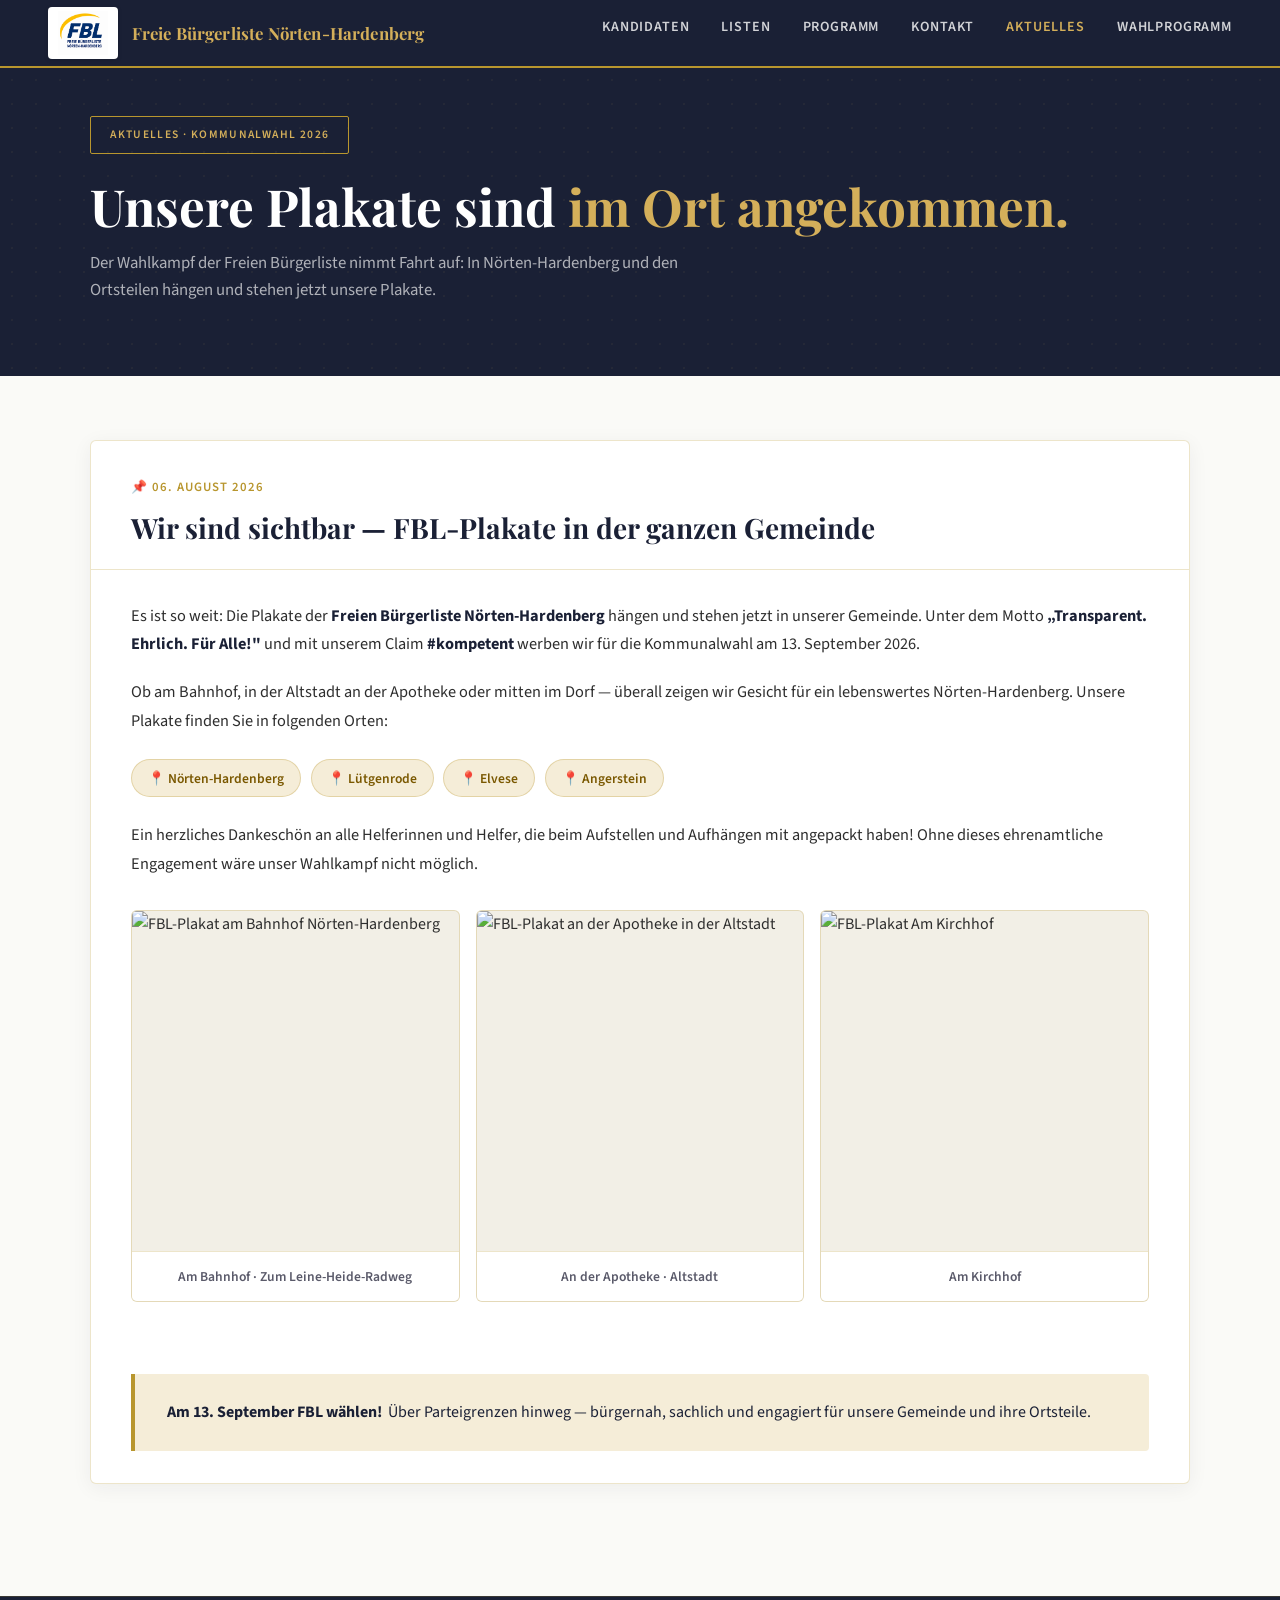
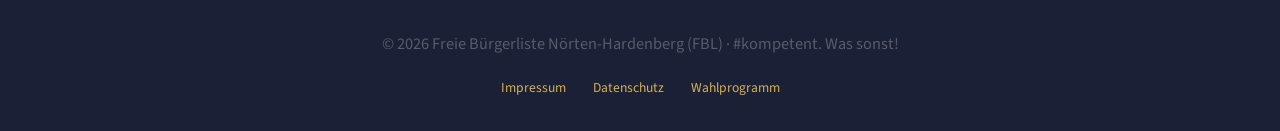
==== aktuelles.html @ 91afbca4 "Add files via upload" ====
<!DOCTYPE html>
<html lang="de">
<head>
  <meta charset="UTF-8">
  <meta name="viewport" content="width=device-width, initial-scale=1.0">
  <title>Aktuelles | FBL Nörten-Hardenberg – Freie Bürgerliste</title>
  <meta name="description" content="Aktuelle Nachrichten der Freien Bürgerliste Nörten-Hardenberg zur Kommunalwahl am 13. September 2026.">
  <meta name="keywords" content="FBL, Freie Bürgerliste, Nörten-Hardenberg, News, Aktuelles, Wahlplakate, Kommunalwahl 2026, Elvese, Angerstein, Lütgenrode">
  <link rel="preconnect" href="https://fonts.googleapis.com">
  <link rel="preconnect" href="https://fonts.gstatic.com" crossorigin>
  <link href="https://fonts.googleapis.com/css2?family=Playfair+Display:wght@400;600;700&family=Source+Sans+3:wght@300;400;600&display=swap" rel="stylesheet">
<style>
  *, *::before, *::after { box-sizing: border-box; margin: 0; padding: 0; }
  :root {
    --gold: #B8962E; --gold-light: #D4AF5A; --gold-pale: #F5EDD8;
    --dark: #1A2035; --mid: #2C3A5A; --text: #2E2E2E;
    --text-muted: #5A5A6A; --bg: #FAFAF7; --bg-section: #F2EFE6;
    --white: #FFFFFF; --border: rgba(184,150,46,0.25);
  }
  html { scroll-behavior: smooth; }
  body { font-family: "Source Sans 3", sans-serif; color: var(--text); background: var(--bg); line-height: 1.7; }

  /* NAV */
  nav {
    position: sticky; top: 0; z-index: 100; background: var(--dark);
    display: flex; align-items: center; justify-content: space-between;
    padding: 0 3rem; height: 68px; border-bottom: 2px solid var(--gold);
  }
  .nav-logo {
    display: flex;
    align-items: center;
    text-decoration: none;
    flex-shrink: 0;
    height: 100%;
    padding: 7px 0;
  }
  .nav-logo img {
    height: 100%;
    width: auto;
    max-height: 54px;
    background: #FFFFFF;
    padding: 4px 10px;
    border-radius: 4px;
    box-shadow: 0 1px 4px rgba(0,0,0,0.15);
    display: block;
  }
  .nav-logo-text {
    font-family: "Playfair Display", serif;
    font-size: 1.05rem;
    font-weight: 700;
    color: var(--gold-light);
    margin-left: 14px;
    white-space: nowrap;
    letter-spacing: 0.01em;
  }
  .nav-links { display: flex; gap: 2rem; list-style: none; }
  .nav-links a {
    color: rgba(255,255,255,0.8); text-decoration: none; font-size: 0.88rem;
    font-weight: 600; letter-spacing: 0.06em; text-transform: uppercase; transition: color 0.2s;
  }
  .nav-links a:hover, .nav-links a.active { color: var(--gold-light); }
  .nav-toggle {
    display: none; flex-direction: column; justify-content: center;
    gap: 5px; background: none; border: none; cursor: pointer; padding: 6px;
  }
  .nav-toggle span { display: block; width: 24px; height: 2px; background: var(--gold-light); border-radius: 2px; transition: transform 0.3s, opacity 0.3s; }
  .nav-toggle.open span:nth-child(1) { transform: translateY(7px) rotate(45deg); }
  .nav-toggle.open span:nth-child(2) { opacity: 0; }
  .nav-toggle.open span:nth-child(3) { transform: translateY(-7px) rotate(-45deg); }
  .nav-mobile {
    display: none; position: fixed; top: 70px; left: 0; right: 0;
    background: var(--dark); border-top: 1px solid rgba(184,150,46,0.3);
    border-bottom: 2px solid var(--gold); z-index: 99; padding: 1rem 0;
  }
  .nav-mobile.open { display: block; }
  .nav-mobile li { list-style: none; border-bottom: 1px solid rgba(255,255,255,0.06); }
  .nav-mobile li:last-child { border-bottom: none; }
  .nav-mobile a {
    display: block; padding: 0.9rem 2rem; color: rgba(255,255,255,0.85);
    text-decoration: none; font-size: 0.95rem; font-weight: 600;
    letter-spacing: 0.06em; text-transform: uppercase; transition: color 0.2s, background 0.2s;
  }
  .nav-mobile a:hover { color: var(--gold-light); background: rgba(255,255,255,0.04); }

  /* PAGE HEADER */
  .page-header {
    background: linear-gradient(160deg, var(--dark) 0%, var(--mid) 100%);
    padding: 4rem 3rem 3.5rem;
    border-bottom: 2px solid var(--gold);
    position: relative; overflow: hidden;
  }
  .page-header::before {
    content: ""; position: absolute; inset: 0;
    background: url("data:image/svg+xml,%3Csvg width='60' height='60' viewBox='0 0 60 60' xmlns='http://www.w3.org/2000/svg'%3E%3Cg fill='%23B8962E' fill-opacity='0.04'%3E%3Cpath d='M36 34v-4h-2v4h-4v2h4v4h2v-4h4v-2h-4zm0-30V0h-2v4h-4v2h4v4h2V6h4V4h-4zM6 34v-4H4v4H0v2h4v4h2v-4h4v-2H6zM6 4V0H4v4H0v2h4v4h2V6h4V4H6z'/%3E%3C/g%3E%3C/svg%3E") repeat;
  }
  .page-header-inner { position: relative; max-width: 800px; }
  .page-badge {
    display: inline-block; background: rgba(184,150,46,0.15);
    border: 1px solid var(--gold); color: var(--gold-light);
    font-size: 0.75rem; font-weight: 600; letter-spacing: 0.12em;
    text-transform: uppercase; padding: 0.3rem 0.9rem; border-radius: 2px; margin-bottom: 1rem;
  }
  .page-header h1 {
    font-family: "Playfair Display", serif; font-size: clamp(2rem, 5vw, 3.5rem);
    color: var(--white); font-weight: 700; line-height: 1.15; margin-bottom: 0.5rem;
  }
  .page-header h1 span { color: var(--gold-light); }
  .page-subtitle { color: rgba(255,255,255,0.7); font-size: 1.05rem; }

  /* CONTENT */
  .content-wrap { max-width: 860px; margin: 0 auto; padding: 4rem 3rem; }

  .section-title {
    font-family: "Playfair Display", serif; font-size: 1.4rem;
    color: var(--dark); font-weight: 700; margin: 2.5rem 0 0.75rem;
    padding-bottom: 0.5rem; border-bottom: 2px solid var(--gold);
  }
  .section-title:first-child { margin-top: 0; }

  p { color: var(--text-muted); line-height: 1.85; margin-bottom: 1rem; font-size: 1.02rem; }
  p strong { color: var(--text); }
  ul { margin: 0.5rem 0 1rem 1.5rem; }
  ul li { color: var(--text-muted); margin-bottom: 0.4rem; font-size: 1.02rem; line-height: 1.75; }
  a { color: var(--gold); text-decoration: none; }
  a:hover { text-decoration: underline; }

  /* Info Box */
  .info-box {
    background: var(--bg-section); border-left: 3px solid var(--gold);
    padding: 1.25rem 1.5rem; border-radius: 0 4px 4px 0;
    margin: 1.5rem 0; font-size: 0.98rem;
  }
  .info-box p { margin-bottom: 0.3rem; color: var(--text); }
  .info-box p:last-child { margin-bottom: 0; }

  /* Warning Box */
  .warn-box {
    background: #FEF9EC; border-left: 3px solid var(--gold);
    padding: 1rem 1.5rem; border-radius: 0 4px 4px 0; margin: 1.5rem 0;
  }
  .warn-box p { color: #5a4a00; margin: 0; font-size: 0.95rem; }

  /* Programm specific */
  .prog-section {
    background: var(--white); border: 1px solid var(--border);
    border-radius: 4px; padding: 1.75rem 2rem; margin-bottom: 1.5rem;
  }
  .prog-num {
    display: inline-block; background: var(--gold); color: var(--dark);
    font-weight: 700; font-size: 0.85rem; padding: 0.2rem 0.6rem;
    border-radius: 2px; margin-bottom: 0.75rem;
  }
  .prog-title {
    font-family: "Playfair Display", serif; font-size: 1.25rem;
    color: var(--dark); font-weight: 700; margin-bottom: 1rem;
  }
  .prog-section p { margin-bottom: 0.75rem; }
  .prog-section p:last-child { margin-bottom: 0; }

  /* FOOTER */
  footer {
    background: var(--dark); color: rgba(255,255,255,0.6);
    text-align: center; padding: 2rem 3rem; font-size: 0.85rem;
    border-top: 1px solid rgba(184,150,46,0.2);
  }
  footer a { color: var(--gold-light); text-decoration: none; margin: 0 0.75rem; }
  footer a:hover { text-decoration: underline; }
  .footer-links { margin-top: 0.5rem; }

  /* RESPONSIVE */
  @media (max-width: 768px) {
    .nav-logo-text { display: none; }
    nav { padding: 0 1.2rem; height: 60px; }
    .nav-links { display: none; }
    .nav-toggle { display: flex; }
    .nav-mobile { top: 62px; }
    .page-header { padding: 3rem 1.5rem 2.5rem; }
    .content-wrap { padding: 2.5rem 1.5rem; }
  }
  @media (max-width: 480px) {
    nav { padding: 0 1rem; height: 56px; }
    .nav-logo img { max-height: 42px; }
    .nav-mobile { top: 58px; }
    .page-header { padding: 2.5rem 1rem 2rem; }
    .content-wrap { padding: 2rem 1rem; }
    .prog-section { padding: 1.25rem 1rem; }
    footer { padding: 1.5rem 1rem; }
    .footer-links { display: flex; flex-direction: column; gap: 0.4rem; }
    footer a { margin: 0; }
  }
  @media (hover: none) { }

  /* ── NEWS ── */
  .news-hero {
    background: var(--dark);
    padding: 3rem 3rem 3.5rem;
    position: relative;
    overflow: hidden;
  }
  .news-hero::before {
    content: "";
    position: absolute; inset: 0;
    background-image: radial-gradient(circle, rgba(212,175,90,0.06) 1px, transparent 1px);
    background-size: 24px 24px;
    pointer-events: none;
  }
  .news-hero-inner { max-width: 1100px; margin: 0 auto; position: relative; }
  .news-badge {
    display: inline-block;
    border: 1px solid var(--gold);
    color: var(--gold-light);
    font-size: 0.72rem; font-weight: 600;
    letter-spacing: 0.12em; text-transform: uppercase;
    padding: 0.5rem 1.2rem; border-radius: 2px;
    margin-bottom: 1.5rem;
  }
  .news-hero h1 {
    font-family: 'Playfair Display', serif;
    font-size: clamp(2rem, 5vw, 3.2rem);
    color: var(--white); line-height: 1.1;
    font-weight: 700;
  }
  .news-hero h1 .accent { color: var(--gold-light); }
  .news-hero .subtitle {
    color: rgba(255,255,255,0.65);
    font-size: 1.05rem; margin-top: 1rem;
    max-width: 640px; line-height: 1.6;
  }

  .news-section { padding: 4rem 3rem; background: var(--bg); }
  .news-wrap { max-width: 1100px; margin: 0 auto; }

  .news-article {
    background: var(--white);
    border: 1px solid var(--border);
    border-radius: 6px;
    overflow: hidden;
    margin-bottom: 3rem;
    box-shadow: 0 4px 20px rgba(26,32,53,0.06);
  }
  .news-article-header {
    padding: 2rem 2.5rem 1.5rem;
    border-bottom: 1px solid var(--border);
  }
  .news-date {
    display: inline-flex; align-items: center; gap: 0.5rem;
    font-size: 0.8rem; font-weight: 600;
    color: var(--gold); text-transform: uppercase;
    letter-spacing: 0.08em; margin-bottom: 0.8rem;
  }
  .news-article-header h2 {
    font-family: 'Playfair Display', serif;
    font-size: 1.75rem; color: var(--dark);
    font-weight: 700; line-height: 1.2;
  }
  .news-body { padding: 2rem 2.5rem; }
  .news-body p { color: var(--text); line-height: 1.75; margin-bottom: 1.2rem; font-size: 1.02rem; }
  .news-body p:last-child { margin-bottom: 0; }
  .news-body strong { color: var(--dark); }

  .news-orte {
    display: flex; flex-wrap: wrap; gap: 0.6rem;
    margin: 1.5rem 0;
  }
  .news-ort-tag {
    background: var(--gold-pale);
    color: #7a5800;
    font-size: 0.85rem; font-weight: 600;
    padding: 0.4rem 1rem; border-radius: 20px;
    border: 1px solid rgba(184,150,46,0.3);
  }

  .news-gallery {
    display: grid;
    grid-template-columns: repeat(3, 1fr);
    gap: 1rem;
    padding: 0 2.5rem 2.5rem;
  }
  .news-photo {
    border-radius: 6px; overflow: hidden;
    border: 1px solid var(--border);
    background: var(--bg-section);
    position: relative;
  }
  .news-photo img {
    width: 100%; height: 340px;
    object-fit: cover; display: block;
    transition: transform 0.4s ease;
  }
  .news-photo:hover img { transform: scale(1.05); }
  .news-photo-caption {
    padding: 0.8rem 1rem;
    font-size: 0.85rem; color: var(--text-muted);
    font-weight: 600; text-align: center;
    background: var(--white);
    border-top: 1px solid var(--border);
  }

  .news-cta {
    background: var(--gold-pale);
    border-left: 4px solid var(--gold);
    padding: 1.5rem 2rem;
    margin: 2rem 2.5rem;
    border-radius: 0 4px 4px 0;
  }
  .news-cta p { margin: 0; color: var(--dark); font-size: 1rem; }
  .news-cta strong { color: var(--dark); }

  @media (max-width: 768px) {
    .news-hero { padding: 2rem 1.5rem 2.5rem; }
    .news-section { padding: 2.5rem 1.2rem; }
    .news-article-header, .news-body { padding-left: 1.5rem; padding-right: 1.5rem; }
    .news-gallery { grid-template-columns: 1fr; padding: 0 1.5rem 1.5rem; }
    .news-photo img { height: 400px; }
    .news-cta { margin: 2rem 1.5rem; }
  }

</style>
</head>
<body>

<nav>
  <a href="index.html" class="nav-logo"><img src="Bilder/fbl_logo.png" alt="FBL Logo"><span class="nav-logo-text">Freie Bürgerliste Nörten-Hardenberg</span></a>
  <ul class="nav-links">
    <li><a href="index.html#kandidaten">Kandidaten</a></li>
    <li><a href="index.html#wahllisten">Listen</a></li>
    <li><a href="index.html#programm">Programm</a></li>
    <li><a href="index.html#kontakt">Kontakt</a></li>
    <li><a href="aktuelles.html" class="active">Aktuelles</a></li>
    <li><a href="wahlprogramm.html">Wahlprogramm</a></li>
  </ul>
  <button class="nav-toggle" id="navToggle" aria-label="Menü öffnen">
    <span></span><span></span><span></span>
  </button>
</nav>

<ul class="nav-mobile" id="navMobile">
  <li><a href="index.html#kandidaten" class="nav-mobile-link">Kandidaten</a></li>
  <li><a href="index.html#wahllisten" class="nav-mobile-link">Listen</a></li>
  <li><a href="index.html#programm" class="nav-mobile-link">Programm</a></li>
  <li><a href="index.html#kontakt" class="nav-mobile-link">Kontakt</a></li>
  <li><a href="aktuelles.html" class="nav-mobile-link">Aktuelles</a></li>
  <li><a href="wahlprogramm.html" class="nav-mobile-link">Wahlprogramm</a></li>
</ul>

<!-- HERO -->
<section class="news-hero">
  <div class="news-hero-inner">
    <div class="news-badge">Aktuelles · Kommunalwahl 2026</div>
    <h1>Unsere Plakate sind <span class="accent">im Ort angekommen.</span></h1>
    <p class="subtitle">
      Der Wahlkampf der Freien Bürgerliste nimmt Fahrt auf: In Nörten-Hardenberg
      und den Ortsteilen hängen und stehen jetzt unsere Plakate.
    </p>
  </div>
</section>

<!-- NEWS -->
<section class="news-section">
  <div class="news-wrap">

    <article class="news-article">
      <div class="news-article-header">
        <div class="news-date">📌 06. August 2026</div>
        <h2>Wir sind sichtbar — FBL-Plakate in der ganzen Gemeinde</h2>
      </div>

      <div class="news-body">
        <p>
          Es ist so weit: Die Plakate der <strong>Freien Bürgerliste Nörten-Hardenberg</strong>
          hängen und stehen jetzt in unserer Gemeinde. Unter dem Motto
          <strong>„Transparent. Ehrlich. Für Alle!"</strong> und mit unserem Claim
          <strong>#kompetent</strong> werben wir für die Kommunalwahl am 13. September 2026.
        </p>
        <p>
          Ob am Bahnhof, in der Altstadt an der Apotheke oder mitten im Dorf — überall zeigen
          wir Gesicht für ein lebenswertes Nörten-Hardenberg. Unsere Plakate finden Sie
          in folgenden Orten:
        </p>

        <div class="news-orte">
          <span class="news-ort-tag">📍 Nörten-Hardenberg</span>
          <span class="news-ort-tag">📍 Lütgenrode</span>
          <span class="news-ort-tag">📍 Elvese</span>
          <span class="news-ort-tag">📍 Angerstein</span>
        </div>

        <p>
          Ein herzliches Dankeschön an alle Helferinnen und Helfer, die beim Aufstellen und
          Aufhängen mit angepackt haben! Ohne dieses ehrenamtliche Engagement wäre unser
          Wahlkampf nicht möglich.
        </p>
      </div>

      <div class="news-gallery">
        <div class="news-photo">
          <img src="Bilder/Am_Bahnhof.jpeg" alt="FBL-Plakat am Bahnhof Nörten-Hardenberg" loading="lazy">
          <div class="news-photo-caption">Am Bahnhof · Zum Leine-Heide-Radweg</div>
        </div>
        <div class="news-photo">
          <img src="Bilder/An_der_Apotheke.jpeg" alt="FBL-Plakat an der Apotheke in der Altstadt" loading="lazy">
          <div class="news-photo-caption">An der Apotheke · Altstadt</div>
        </div>
        <div class="news-photo">
          <img src="Bilder/Am_Kirchhof2_.jpeg" alt="FBL-Plakat Am Kirchhof" loading="lazy">
          <div class="news-photo-caption">Am Kirchhof</div>
        </div>
      </div>

      <div class="news-cta">
        <p>
          <strong>Am 13. September FBL wählen!</strong> &nbsp;Über Parteigrenzen hinweg —
          bürgernah, sachlich und engagiert für unsere Gemeinde und ihre Ortsteile.
        </p>
      </div>
    </article>

  </div>
</section>

<footer>
  <p>© 2026 Freie Bürgerliste Nörten-Hardenberg (FBL) · #kompetent. Was sonst!</p>
  <div class="footer-links">
    <a href="impressum.html">Impressum</a>
    <a href="datenschutz.html">Datenschutz</a>
    <a href="wahlprogramm.html">Wahlprogramm</a>
  </div>
</footer>

<script>
  const toggle = document.getElementById('navToggle');
  const mobileMenu = document.getElementById('navMobile');
  const mobileLinks = document.querySelectorAll('.nav-mobile-link');
  toggle.addEventListener('click', () => {
    const isOpen = mobileMenu.classList.toggle('open');
    toggle.classList.toggle('open', isOpen);
    toggle.setAttribute('aria-label', isOpen ? 'Menü schließen' : 'Menü öffnen');
  });
  mobileLinks.forEach(link => link.addEventListener('click', () => {
    mobileMenu.classList.remove('open');
    toggle.classList.remove('open');
    toggle.setAttribute('aria-label', 'Menü öffnen');
  }));
  document.addEventListener('click', (e) => {
    if (!toggle.contains(e.target) && !mobileMenu.contains(e.target)) {
      mobileMenu.classList.remove('open');
      toggle.classList.remove('open');
    }
  });
</script>

</body>
</html>
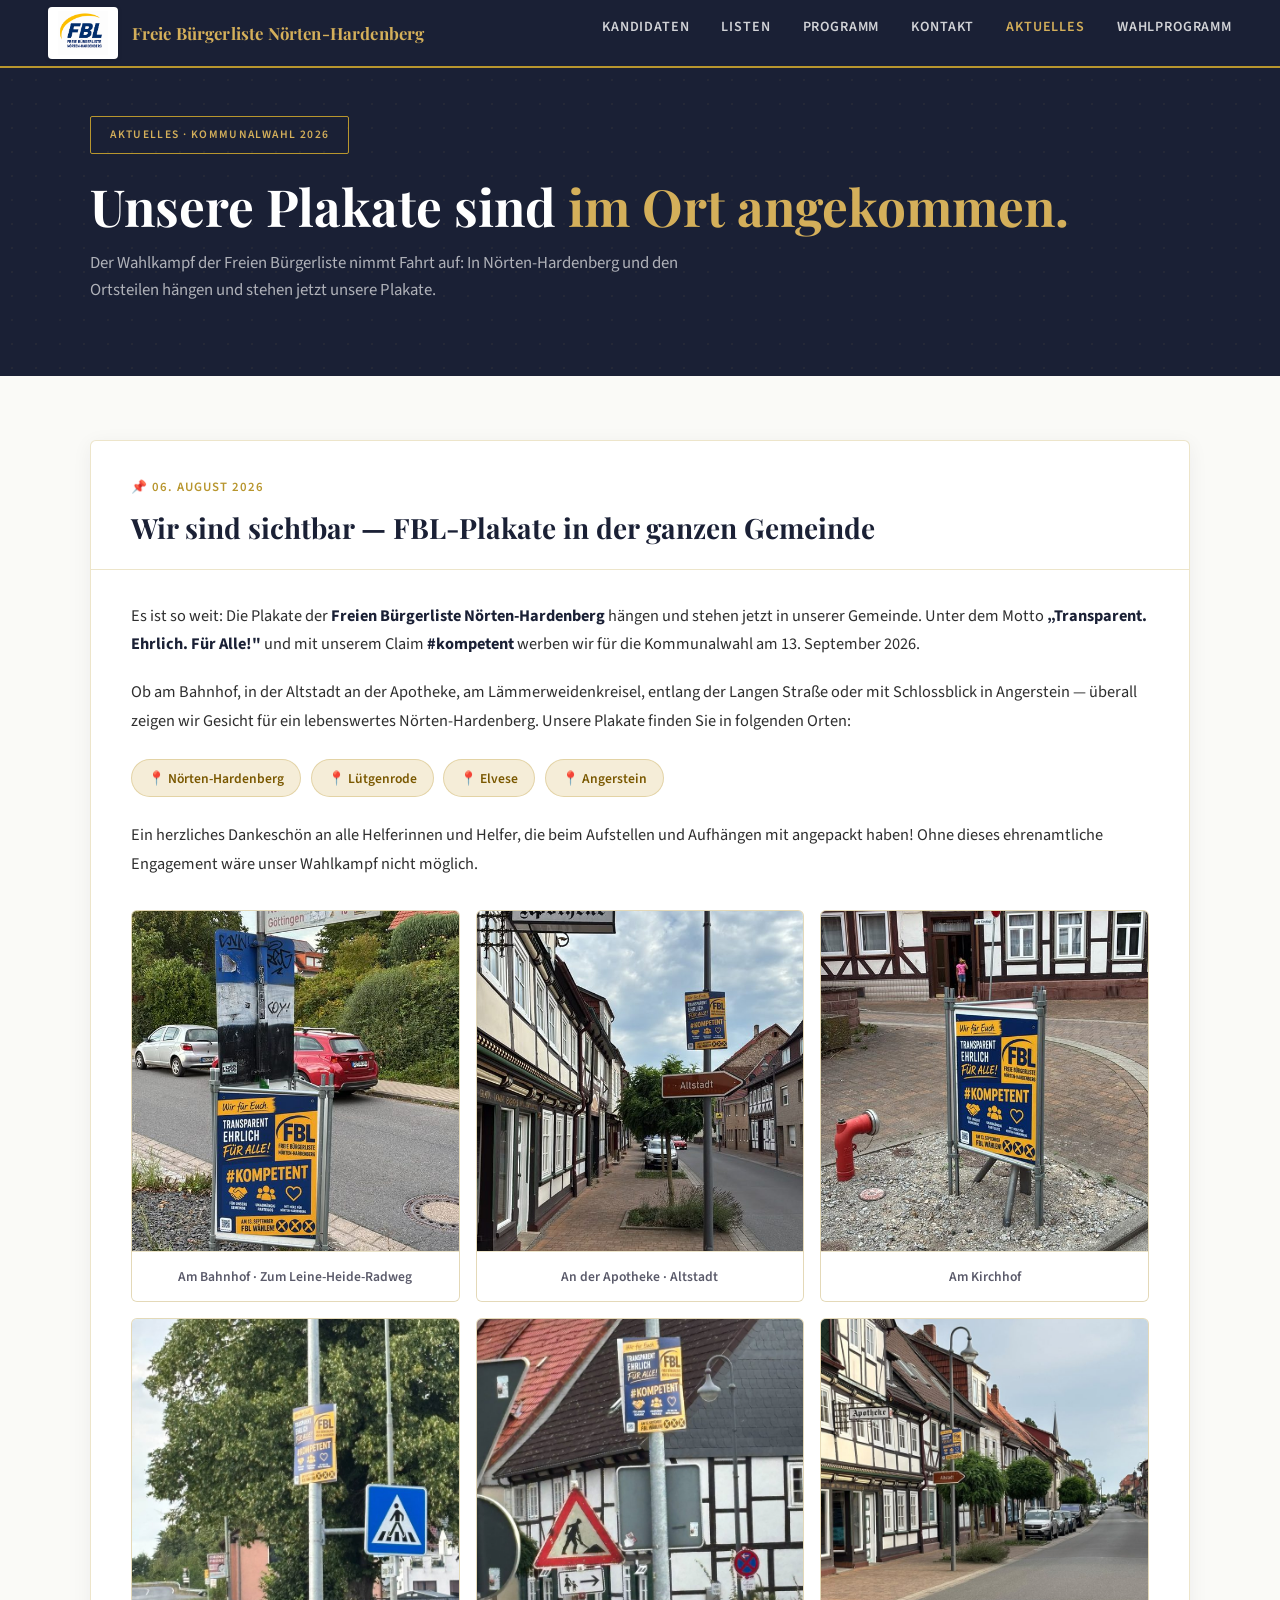
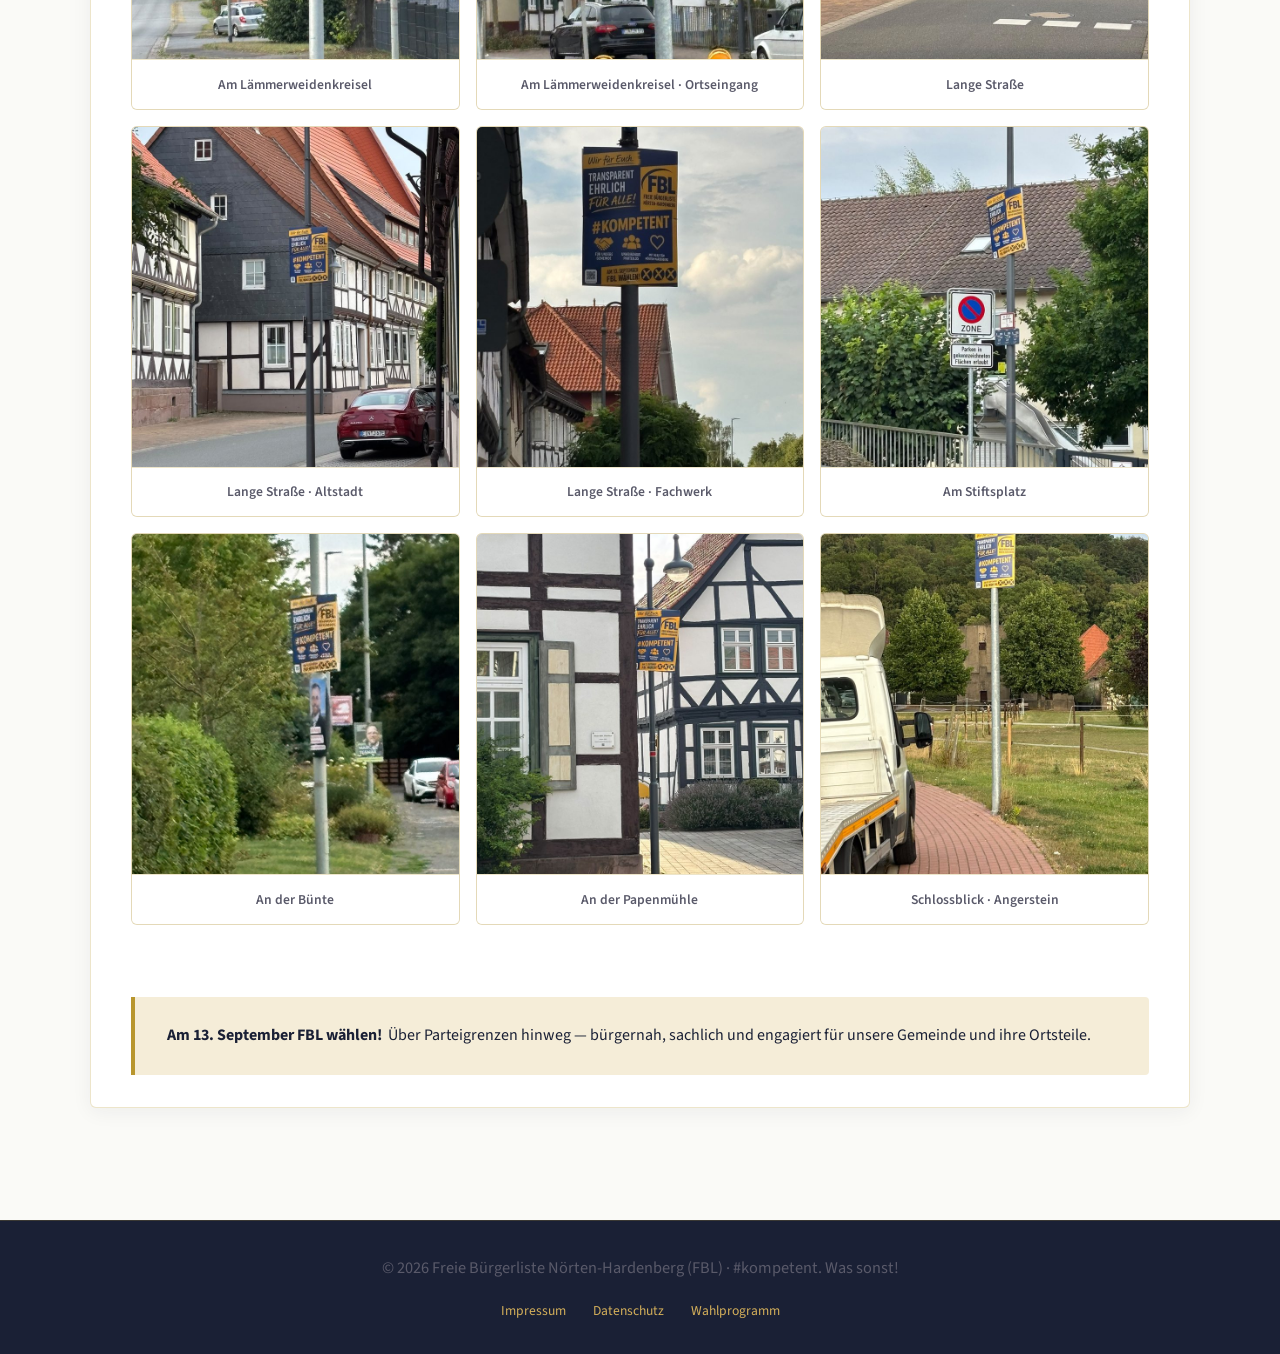
==== commit db6cc6ae: "Add files via upload" ====
--- a/aktuelles.html
+++ b/aktuelles.html
@@ -373,9 +373,9 @@
           <strong>#kompetent</strong> werben wir für die Kommunalwahl am 13. September 2026.
         </p>
         <p>
-          Ob am Bahnhof, in der Altstadt an der Apotheke oder mitten im Dorf — überall zeigen
-          wir Gesicht für ein lebenswertes Nörten-Hardenberg. Unsere Plakate finden Sie
-          in folgenden Orten:
+          Ob am Bahnhof, in der Altstadt an der Apotheke, am Lämmerweidenkreisel, entlang
+          der Langen Straße oder mit Schlossblick in Angerstein — überall zeigen wir Gesicht
+          für ein lebenswertes Nörten-Hardenberg. Unsere Plakate finden Sie in folgenden Orten:
         </p>
 
         <div class="news-orte">
@@ -404,6 +404,42 @@
         <div class="news-photo">
           <img src="Bilder/Am_Kirchhof2_.jpeg" alt="FBL-Plakat Am Kirchhof" loading="lazy">
           <div class="news-photo-caption">Am Kirchhof</div>
+        </div>
+        <div class="news-photo">
+          <img src="Bilder/Lämmerweidenkreisel_1.jpeg" alt="FBL-Plakat Am Lämmerweidenkreisel" loading="lazy">
+          <div class="news-photo-caption">Am Lämmerweidenkreisel</div>
+        </div>
+        <div class="news-photo">
+          <img src="Bilder/Lämmerweidenkreisel_2.jpeg" alt="FBL-Plakat Am Lämmerweidenkreisel · Ortseingang" loading="lazy">
+          <div class="news-photo-caption">Am Lämmerweidenkreisel · Ortseingang</div>
+        </div>
+        <div class="news-photo">
+          <img src="Bilder/Lange_Straße_Bild_1.jpeg" alt="FBL-Plakat Lange Straße" loading="lazy">
+          <div class="news-photo-caption">Lange Straße</div>
+        </div>
+        <div class="news-photo">
+          <img src="Bilder/Lange_Straße_Bild_2.jpeg" alt="FBL-Plakat Lange Straße · Altstadt" loading="lazy">
+          <div class="news-photo-caption">Lange Straße · Altstadt</div>
+        </div>
+        <div class="news-photo">
+          <img src="Bilder/Lange_Straße_Bild_3.jpeg" alt="FBL-Plakat Lange Straße · Fachwerk" loading="lazy">
+          <div class="news-photo-caption">Lange Straße · Fachwerk</div>
+        </div>
+        <div class="news-photo">
+          <img src="Bilder/Stiftsplatz.jpeg" alt="FBL-Plakat Am Stiftsplatz" loading="lazy">
+          <div class="news-photo-caption">Am Stiftsplatz</div>
+        </div>
+        <div class="news-photo">
+          <img src="Bilder/An_der_Bünte.jpeg" alt="FBL-Plakat An der Bünte" loading="lazy">
+          <div class="news-photo-caption">An der Bünte</div>
+        </div>
+        <div class="news-photo">
+          <img src="Bilder/An_der_Papenmühle.jpeg" alt="FBL-Plakat An der Papenmühle" loading="lazy">
+          <div class="news-photo-caption">An der Papenmühle</div>
+        </div>
+        <div class="news-photo">
+          <img src="Bilder/Schlossblick.jpeg" alt="FBL-Plakat Schlossblick · Angerstein" loading="lazy">
+          <div class="news-photo-caption">Schlossblick · Angerstein</div>
         </div>
       </div>
 
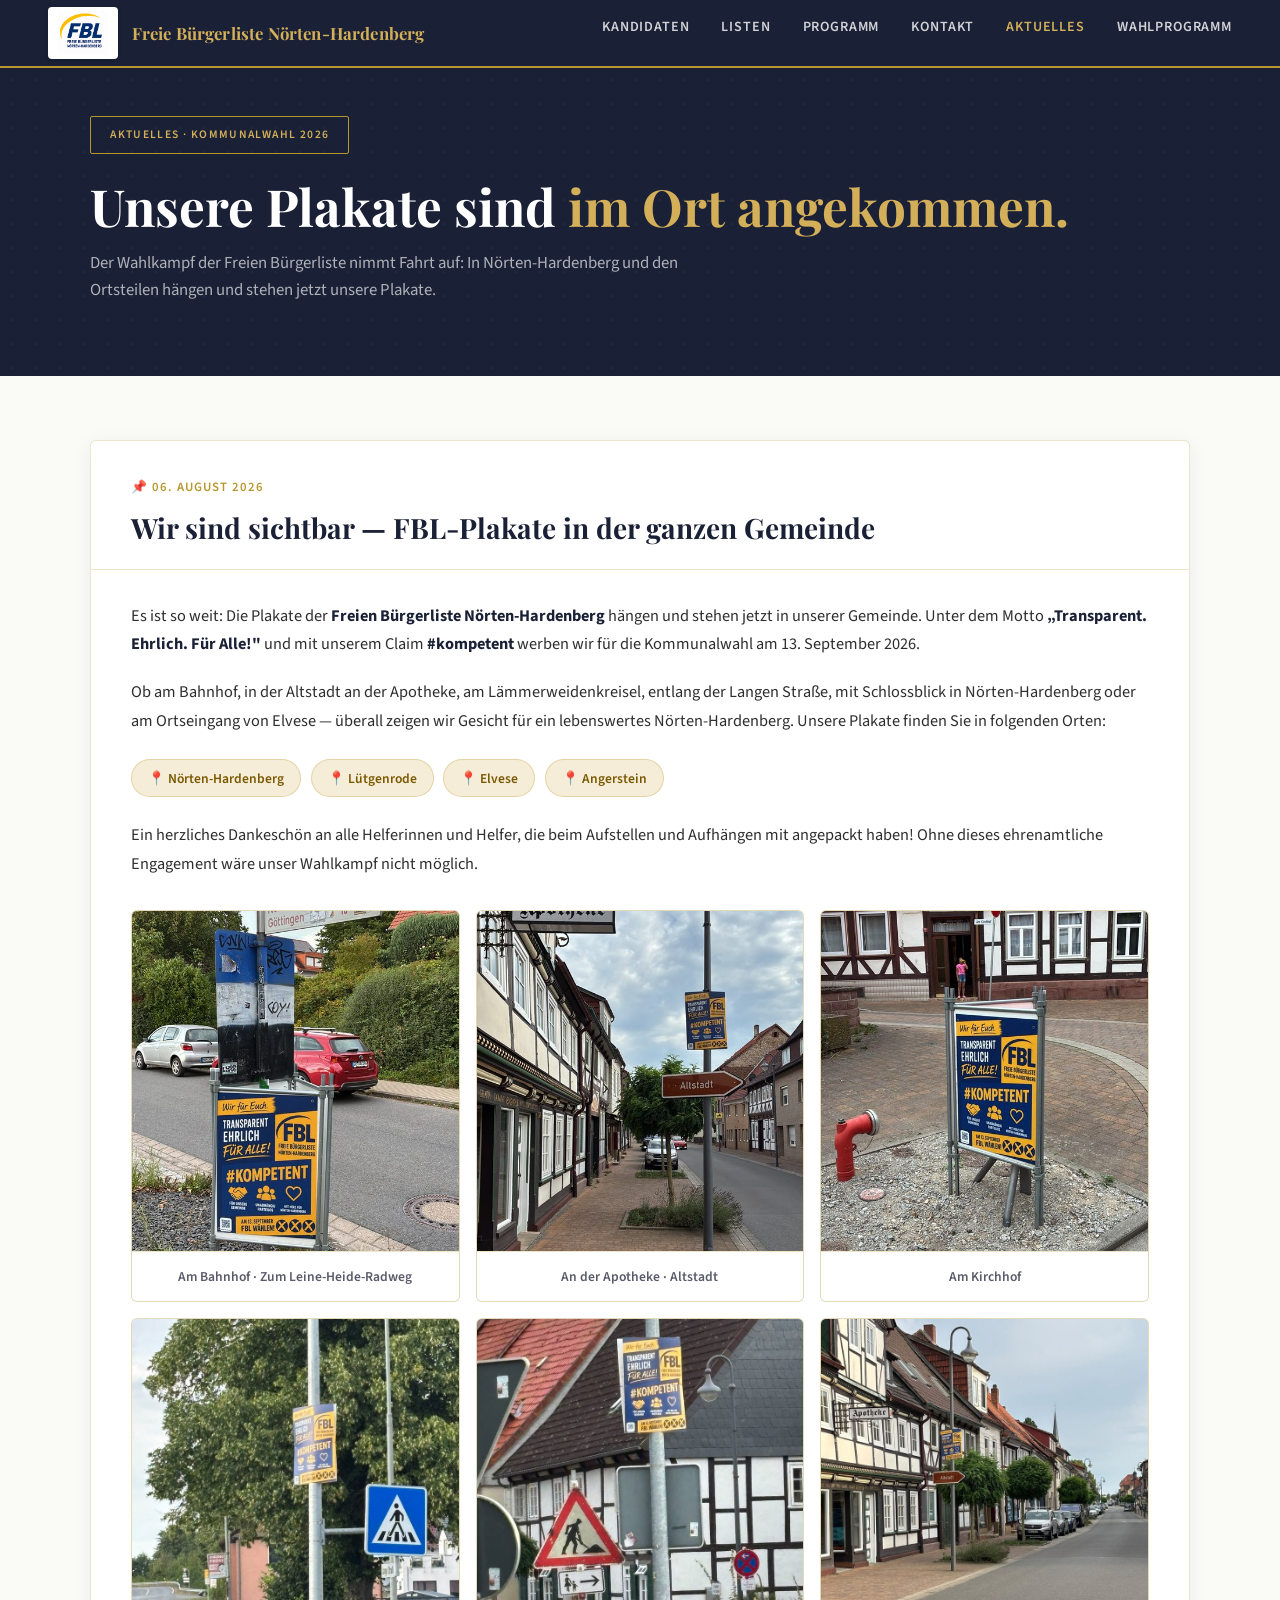
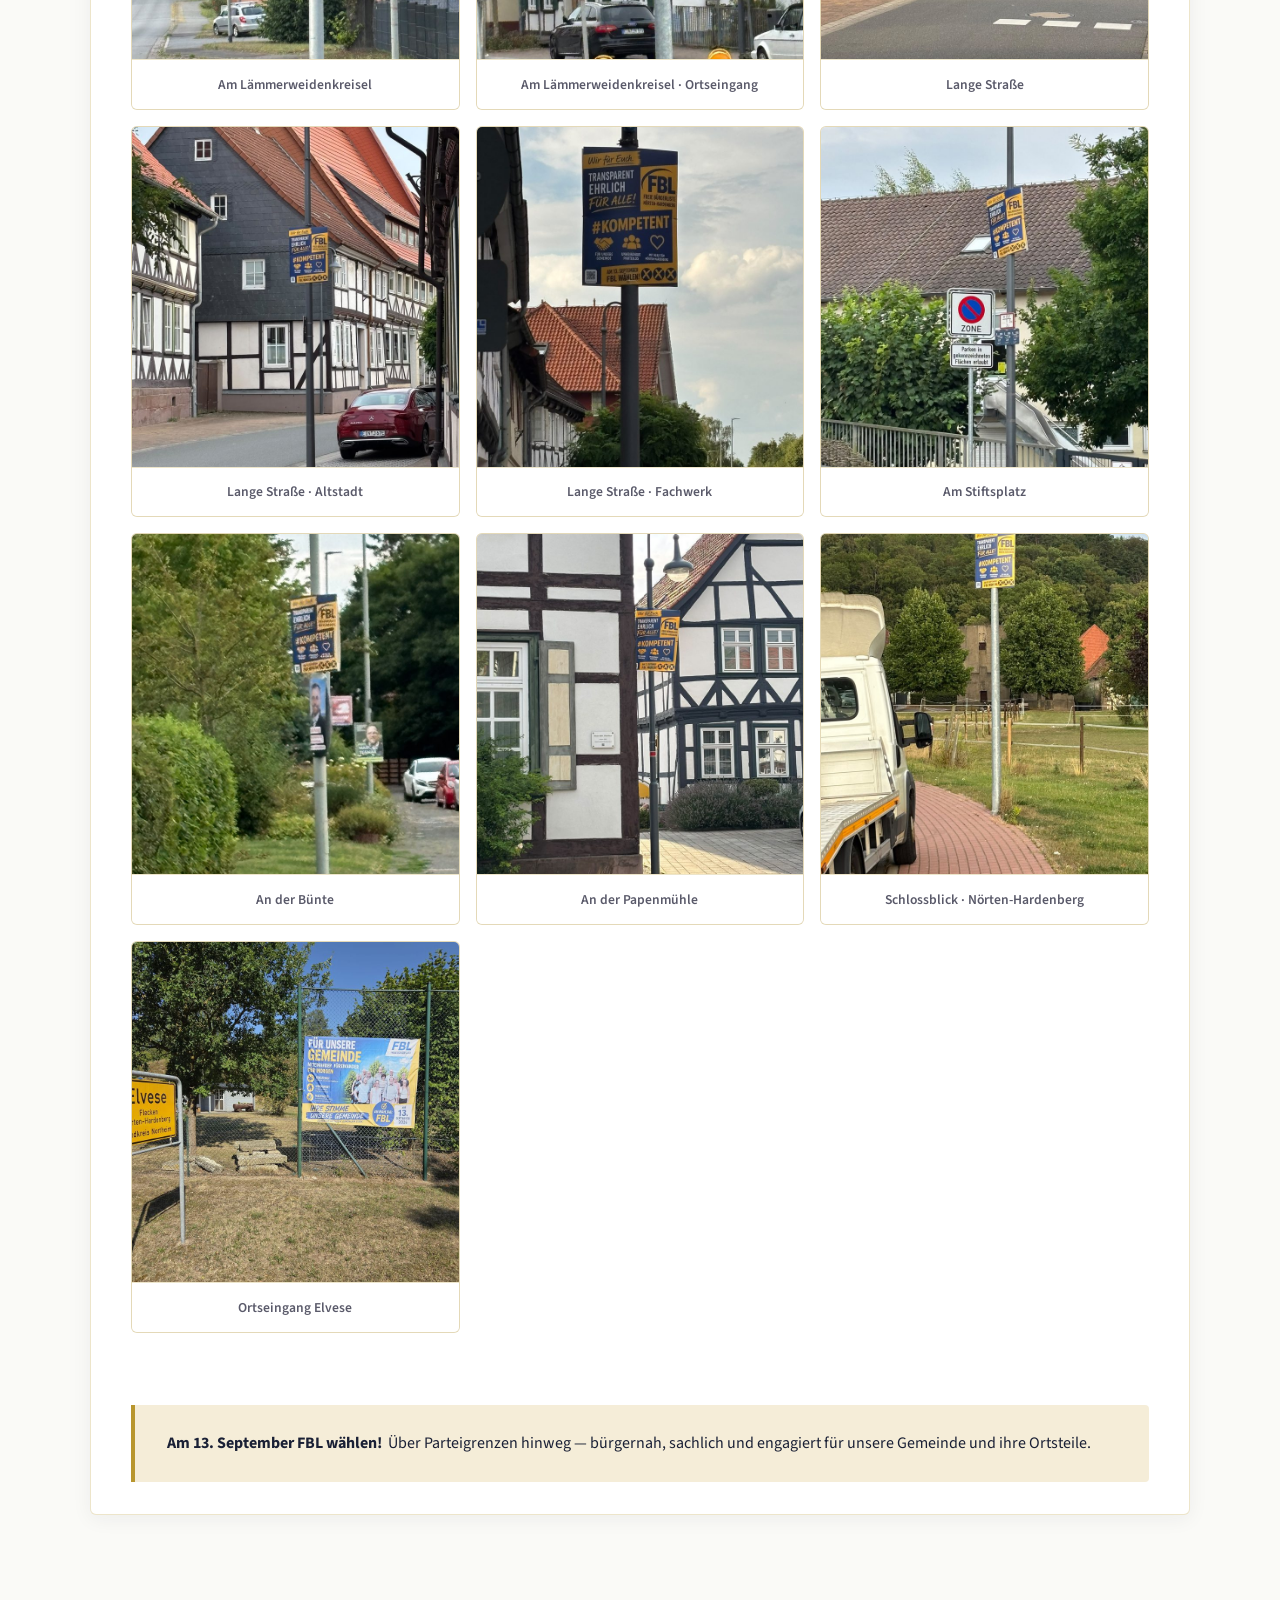
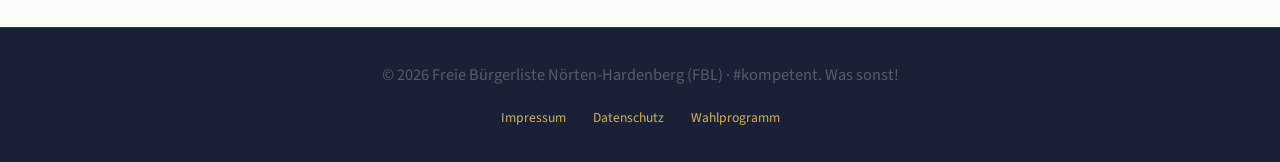
==== commit f073b736: "Add files via upload" ====
--- a/aktuelles.html
+++ b/aktuelles.html
@@ -374,8 +374,9 @@
         </p>
         <p>
           Ob am Bahnhof, in der Altstadt an der Apotheke, am Lämmerweidenkreisel, entlang
-          der Langen Straße oder mit Schlossblick in Angerstein — überall zeigen wir Gesicht
-          für ein lebenswertes Nörten-Hardenberg. Unsere Plakate finden Sie in folgenden Orten:
+          der Langen Straße, mit Schlossblick in Nörten-Hardenberg oder am Ortseingang von
+          Elvese — überall zeigen wir Gesicht für ein lebenswertes Nörten-Hardenberg.
+          Unsere Plakate finden Sie in folgenden Orten:
         </p>
 
         <div class="news-orte">
@@ -438,8 +439,12 @@
           <div class="news-photo-caption">An der Papenmühle</div>
         </div>
         <div class="news-photo">
-          <img src="Bilder/Schlossblick.jpeg" alt="FBL-Plakat Schlossblick · Angerstein" loading="lazy">
-          <div class="news-photo-caption">Schlossblick · Angerstein</div>
+          <img src="Bilder/Schlossblick.jpeg" alt="FBL-Plakat Schlossblick · Nörten-Hardenberg" loading="lazy">
+          <div class="news-photo-caption">Schlossblick · Nörten-Hardenberg</div>
+        </div>
+        <div class="news-photo">
+          <img src="Bilder/Elvese.jpeg" alt="FBL-Banner am Ortseingang Elvese" loading="lazy">
+          <div class="news-photo-caption">Ortseingang Elvese</div>
         </div>
       </div>
 
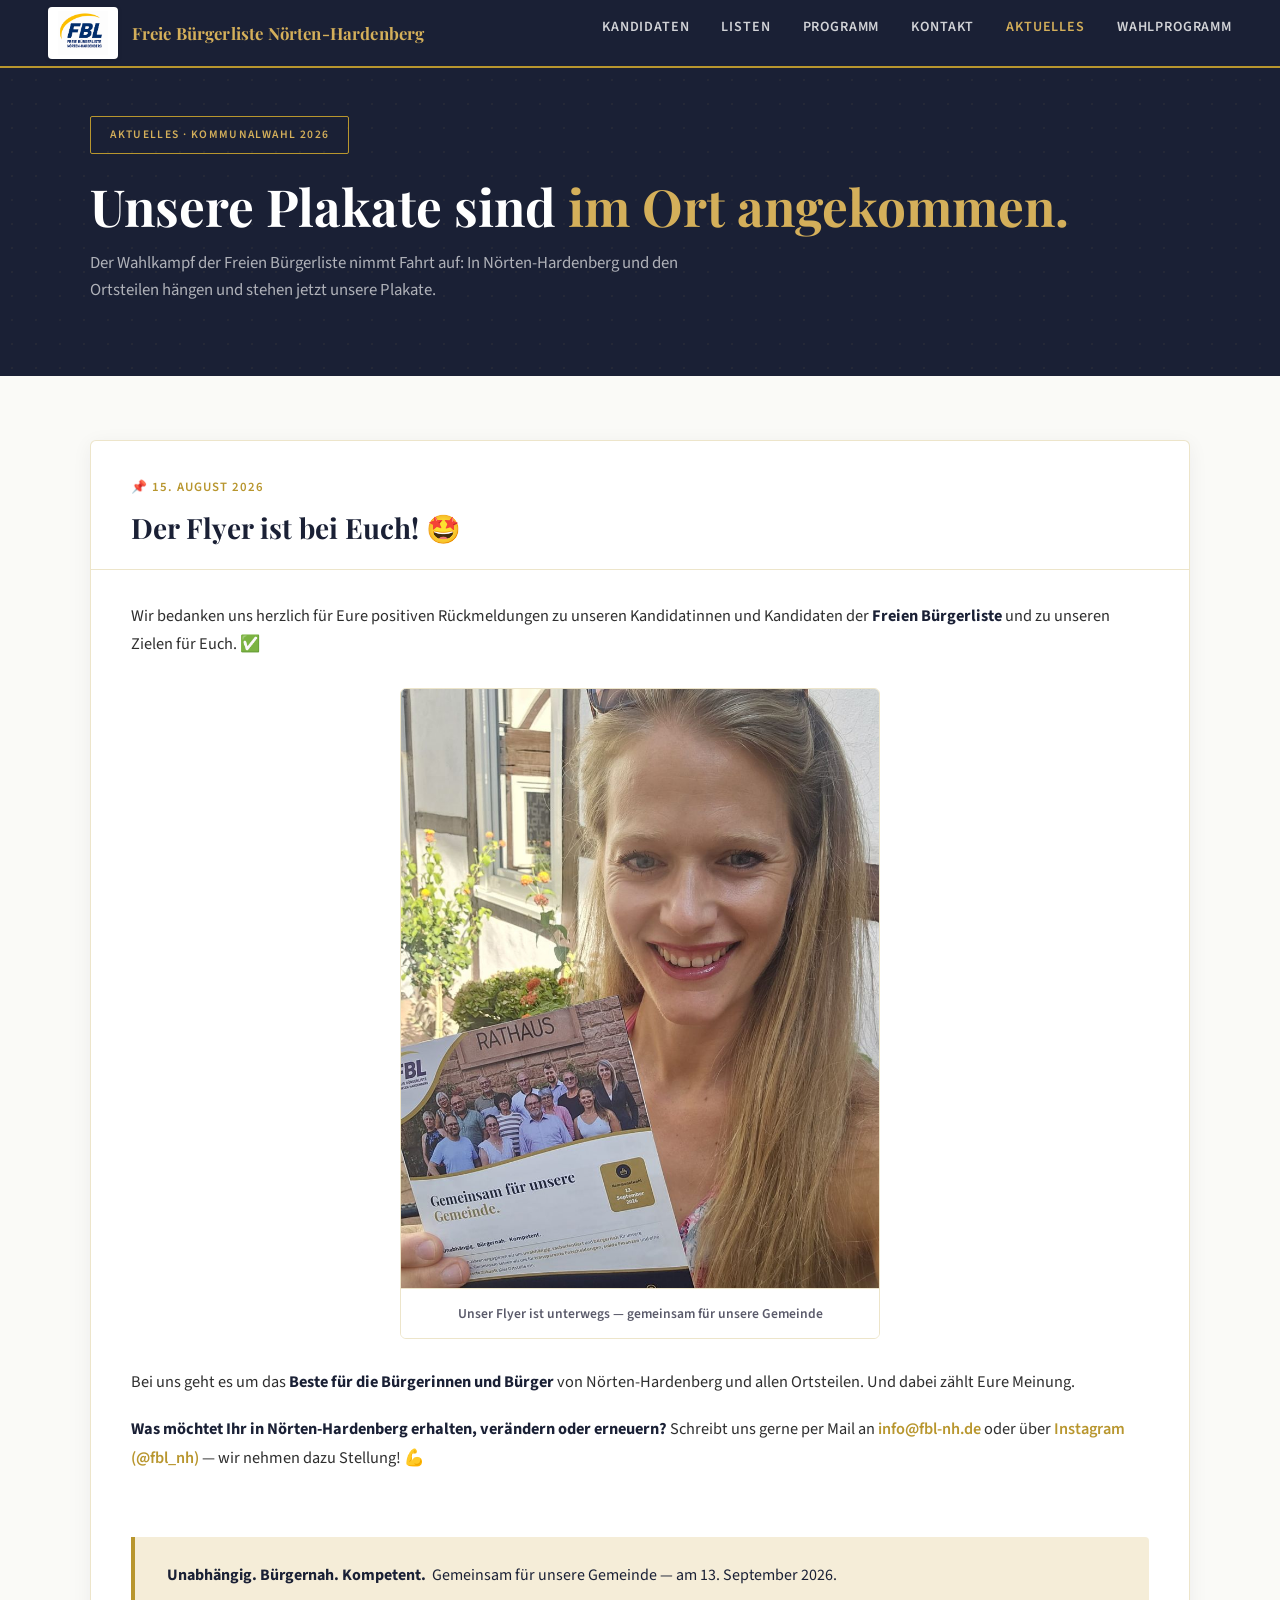
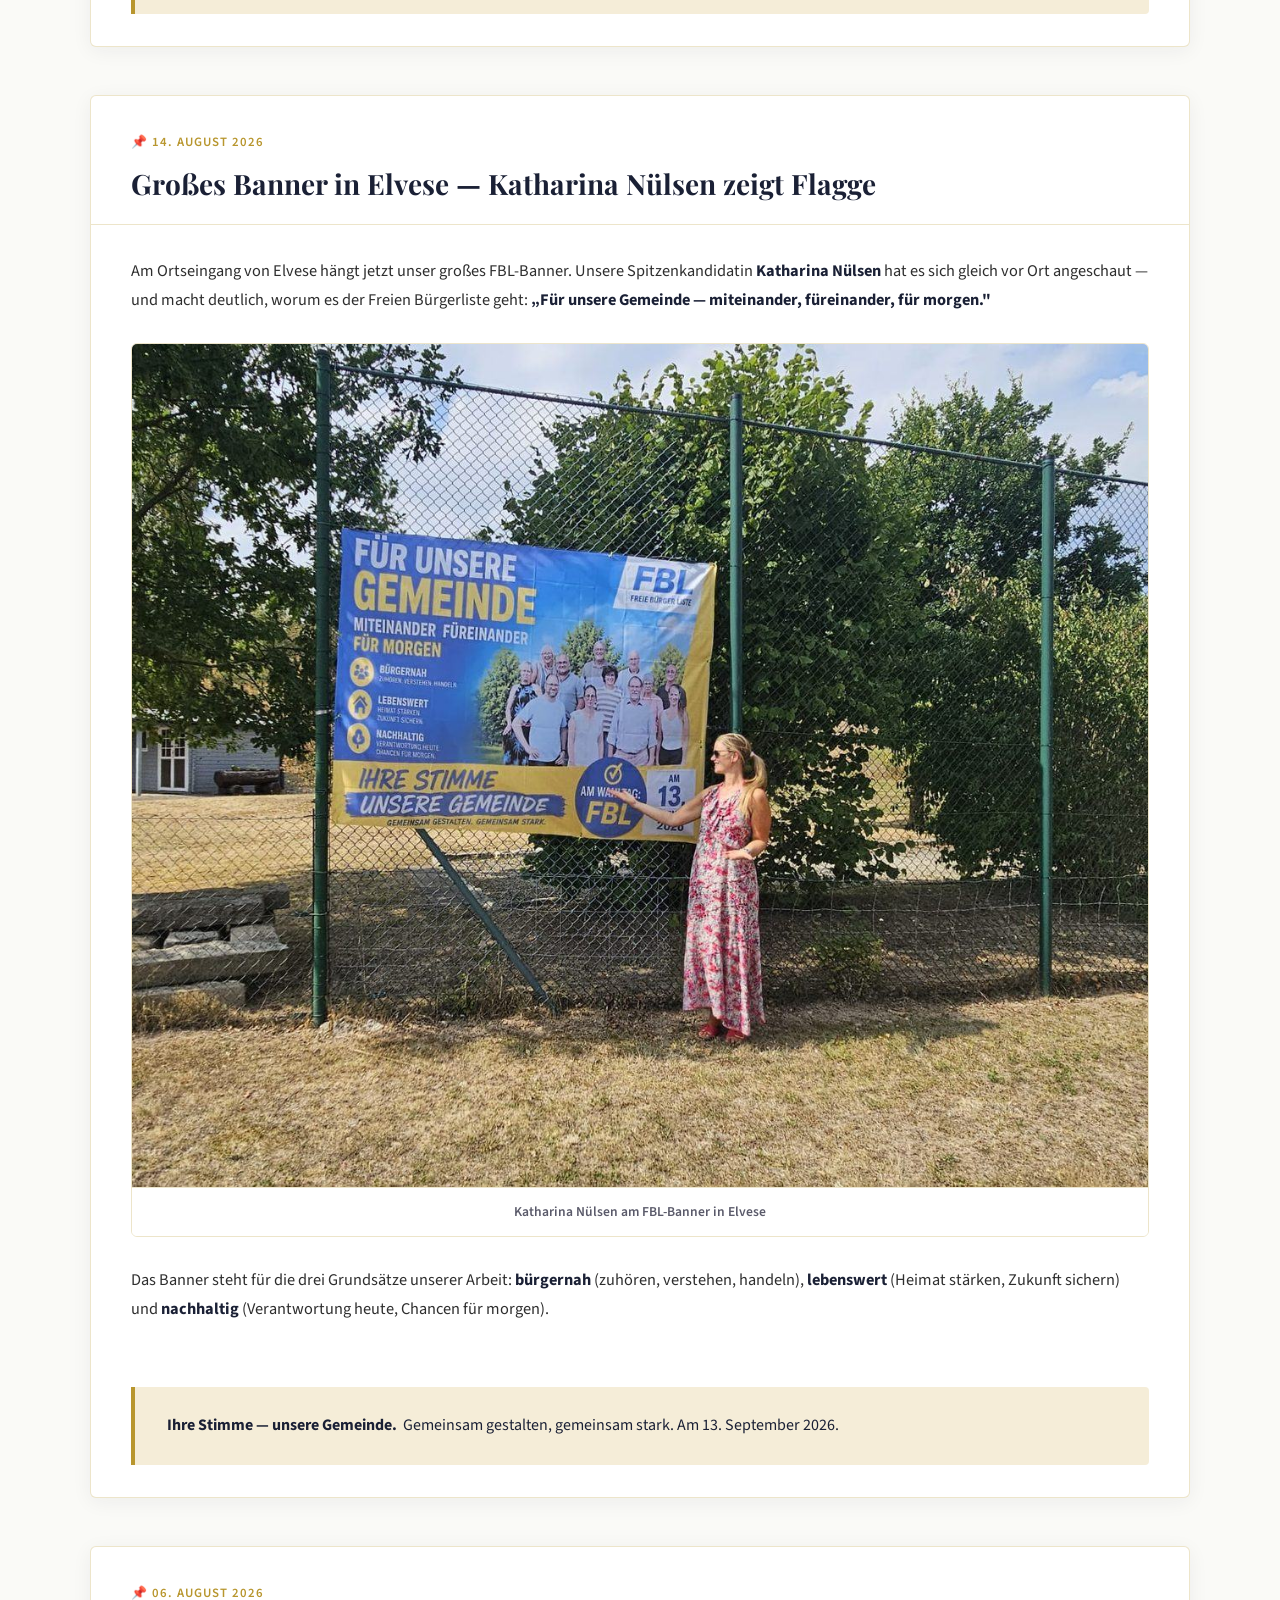
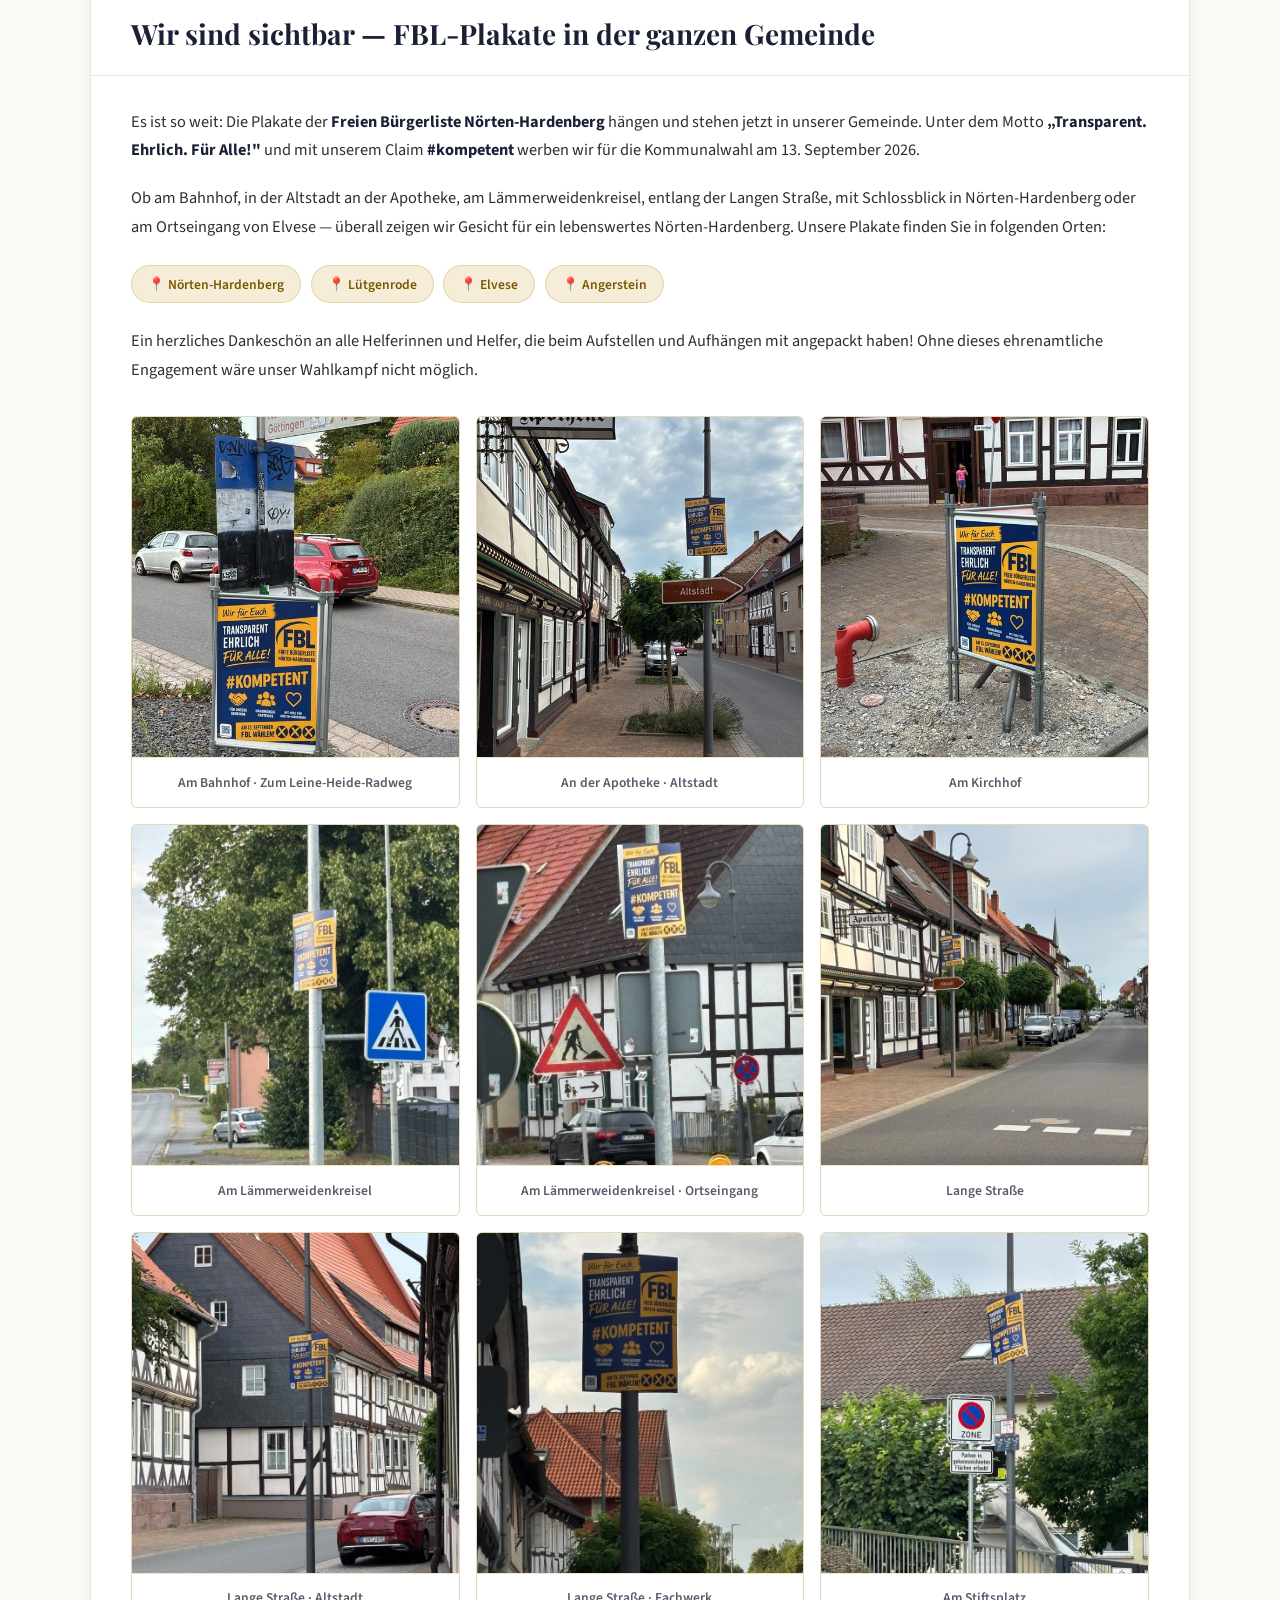
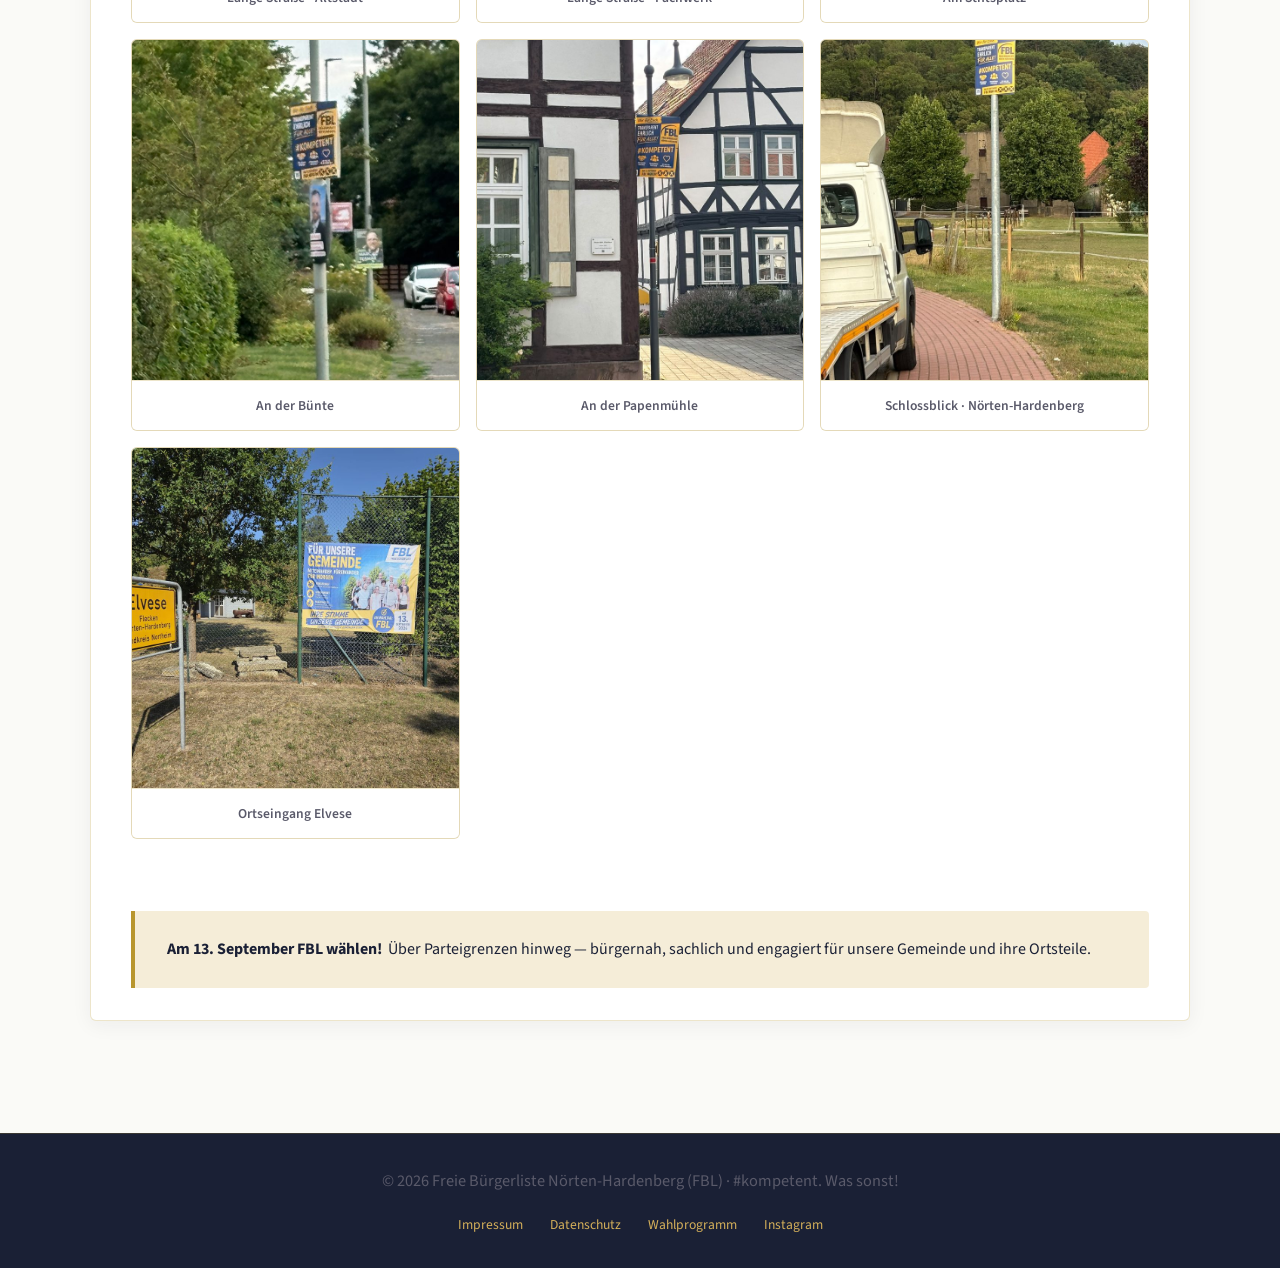
==== commit fca38c36: "Add files via upload" ====
--- a/aktuelles.html
+++ b/aktuelles.html
@@ -361,6 +361,89 @@
 
     <article class="news-article">
       <div class="news-article-header">
+        <div class="news-date">📌 15. August 2026</div>
+        <h2>Der Flyer ist bei Euch! 🤩</h2>
+      </div>
+
+      <div class="news-body">
+        <p>
+          Wir bedanken uns herzlich für Eure positiven Rückmeldungen zu unseren
+          Kandidatinnen und Kandidaten der <strong>Freien Bürgerliste</strong> und zu
+          unseren Zielen für Euch. ✅
+        </p>
+
+        <div style="border-radius: 6px; overflow: hidden; border: 1px solid var(--border); margin: 1.8rem auto; max-width: 480px;">
+          <img src="Bilder/Flyer_Katharina.jpeg"
+               alt="Katharina Nülsen mit dem FBL-Flyer zur Kommunalwahl 2026"
+               loading="lazy"
+               style="width: 100%; height: auto; display: block;">
+          <div style="padding: 0.8rem 1rem; font-size: 0.85rem; color: var(--text-muted); font-weight: 600; text-align: center; background: var(--white); border-top: 1px solid var(--border);">
+            Unser Flyer ist unterwegs — gemeinsam für unsere Gemeinde
+          </div>
+        </div>
+
+        <p>
+          Bei uns geht es um das <strong>Beste für die Bürgerinnen und Bürger</strong> von
+          Nörten-Hardenberg und allen Ortsteilen. Und dabei zählt Eure Meinung.
+        </p>
+
+        <p>
+          <strong>Was möchtet Ihr in Nörten-Hardenberg erhalten, verändern oder erneuern?</strong>
+          Schreibt uns gerne per Mail an
+          <a href="mailto:info@fbl-nh.de" style="color: var(--gold); font-weight: 600;">info@fbl-nh.de</a>
+          oder über <a href="https://www.instagram.com/fbl_nh/" target="_blank" rel="noopener" style="color: var(--gold); font-weight: 600;">Instagram (@fbl_nh)</a> — wir nehmen dazu Stellung! 💪
+        </p>
+      </div>
+
+      <div class="news-cta">
+        <p>
+          <strong>Unabhängig. Bürgernah. Kompetent.</strong> &nbsp;Gemeinsam für unsere
+          Gemeinde — am 13. September 2026.
+        </p>
+      </div>
+    </article>
+
+    <article class="news-article">
+      <div class="news-article-header">
+        <div class="news-date">📌 14. August 2026</div>
+        <h2>Großes Banner in Elvese — Katharina Nülsen zeigt Flagge</h2>
+      </div>
+
+      <div class="news-body">
+        <p>
+          Am Ortseingang von Elvese hängt jetzt unser großes FBL-Banner. Unsere
+          Spitzenkandidatin <strong>Katharina Nülsen</strong> hat es sich gleich vor Ort
+          angeschaut — und macht deutlich, worum es der Freien Bürgerliste geht:
+          <strong>„Für unsere Gemeinde — miteinander, füreinander, für morgen."</strong>
+        </p>
+
+        <div style="border-radius: 6px; overflow: hidden; border: 1px solid var(--border); margin: 1.8rem 0;">
+          <img src="Bilder/Katharina_Banner_Elvese.jpeg"
+               alt="Katharina Nülsen vor dem FBL-Banner am Ortseingang Elvese"
+               loading="lazy"
+               style="width: 100%; height: auto; display: block;">
+          <div style="padding: 0.8rem 1rem; font-size: 0.85rem; color: var(--text-muted); font-weight: 600; text-align: center; background: var(--white); border-top: 1px solid var(--border);">
+            Katharina Nülsen am FBL-Banner in Elvese
+          </div>
+        </div>
+
+        <p>
+          Das Banner steht für die drei Grundsätze unserer Arbeit: <strong>bürgernah</strong>
+          (zuhören, verstehen, handeln), <strong>lebenswert</strong> (Heimat stärken, Zukunft
+          sichern) und <strong>nachhaltig</strong> (Verantwortung heute, Chancen für morgen).
+        </p>
+      </div>
+
+      <div class="news-cta">
+        <p>
+          <strong>Ihre Stimme — unsere Gemeinde.</strong> &nbsp;Gemeinsam gestalten,
+          gemeinsam stark. Am 13. September 2026.
+        </p>
+      </div>
+    </article>
+
+    <article class="news-article">
+      <div class="news-article-header">
         <div class="news-date">📌 06. August 2026</div>
         <h2>Wir sind sichtbar — FBL-Plakate in der ganzen Gemeinde</h2>
       </div>
@@ -465,6 +548,7 @@
     <a href="impressum.html">Impressum</a>
     <a href="datenschutz.html">Datenschutz</a>
     <a href="wahlprogramm.html">Wahlprogramm</a>
+      <a href="https://www.instagram.com/fbl_nh/" target="_blank" rel="noopener">Instagram</a>
   </div>
 </footer>
 
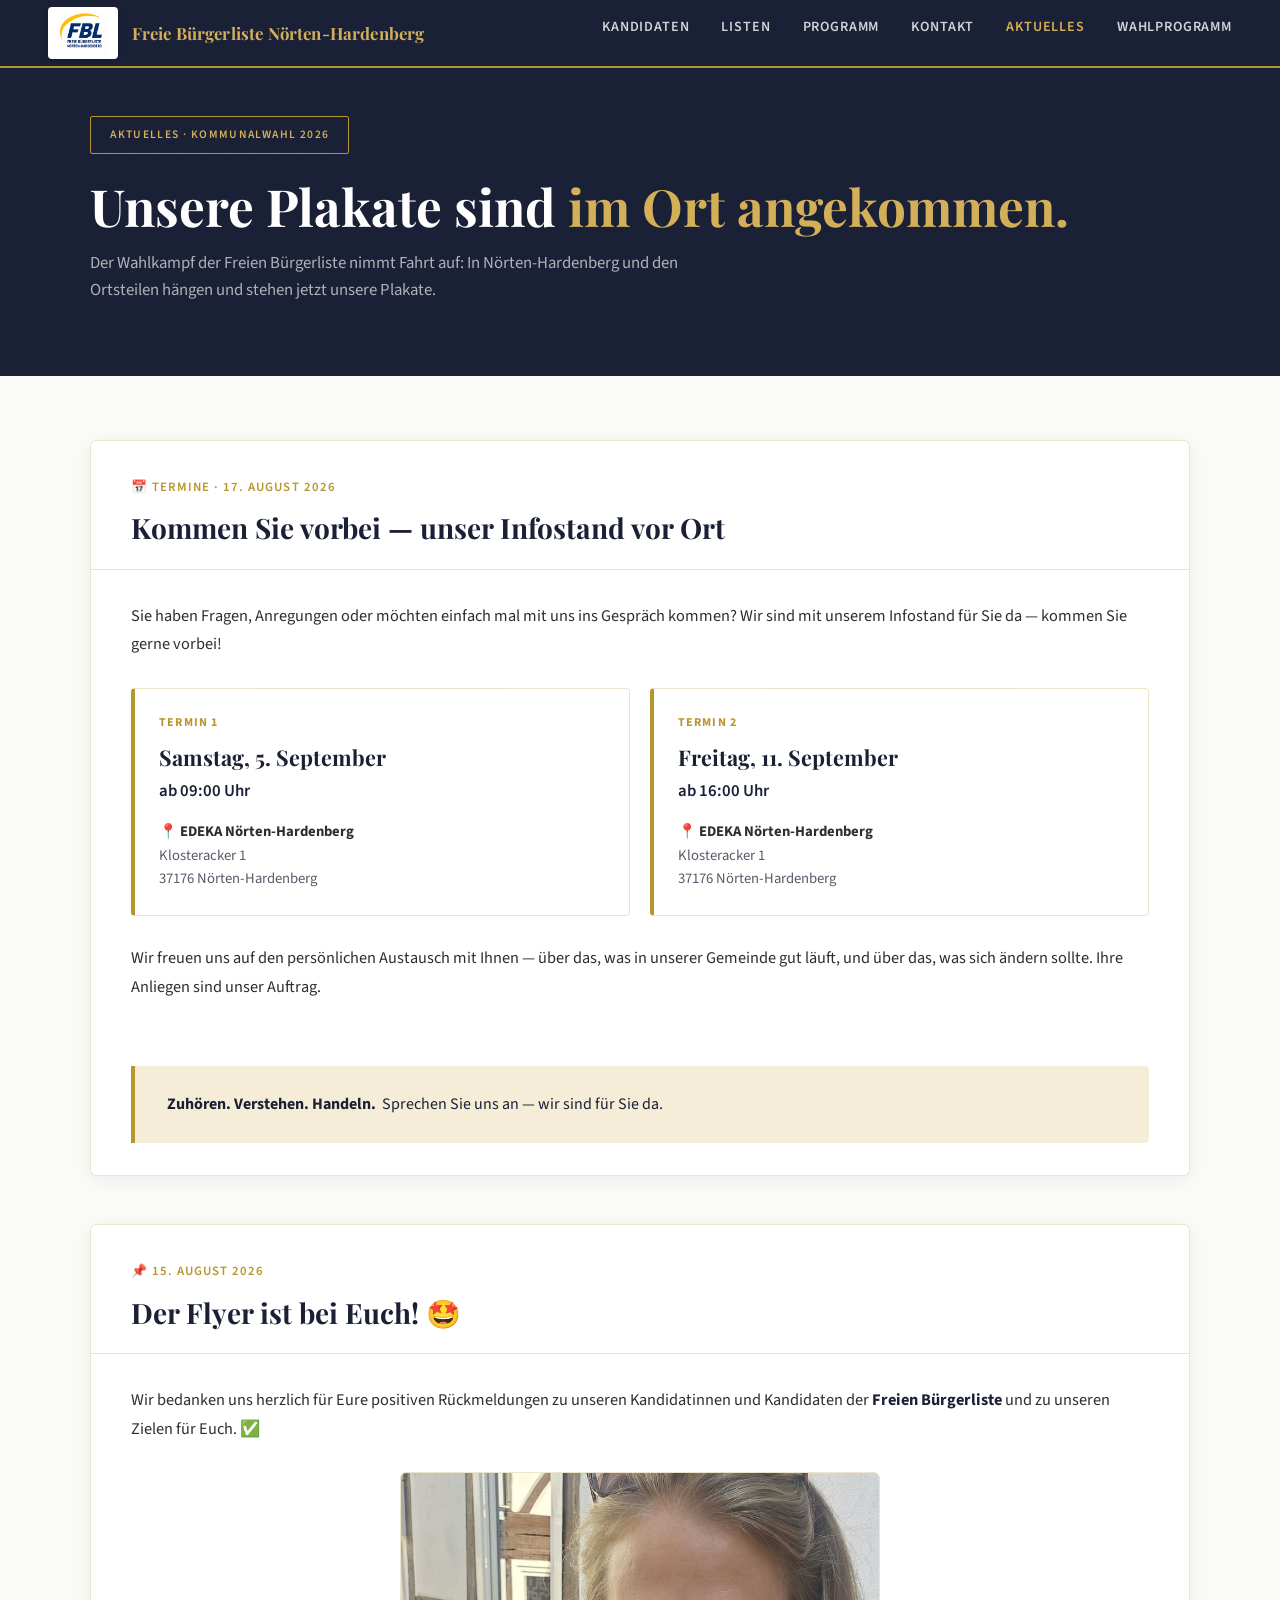
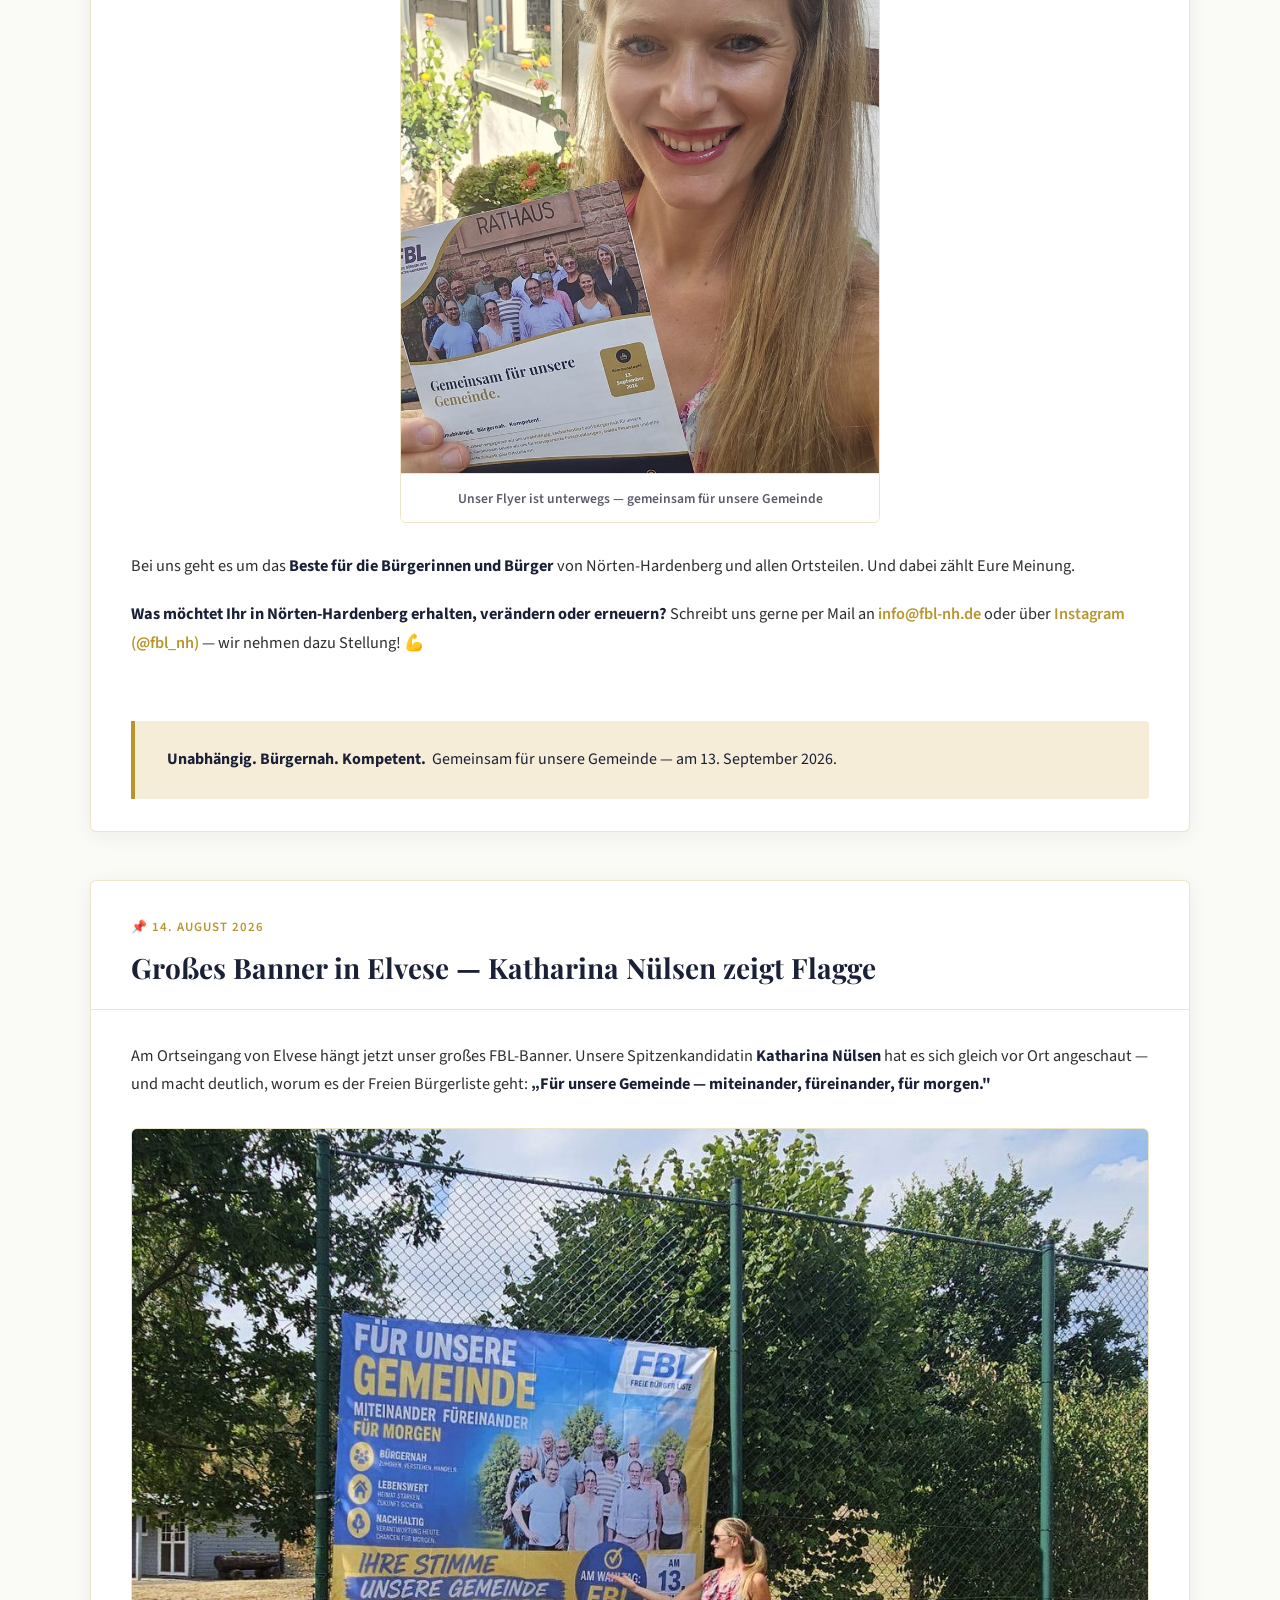
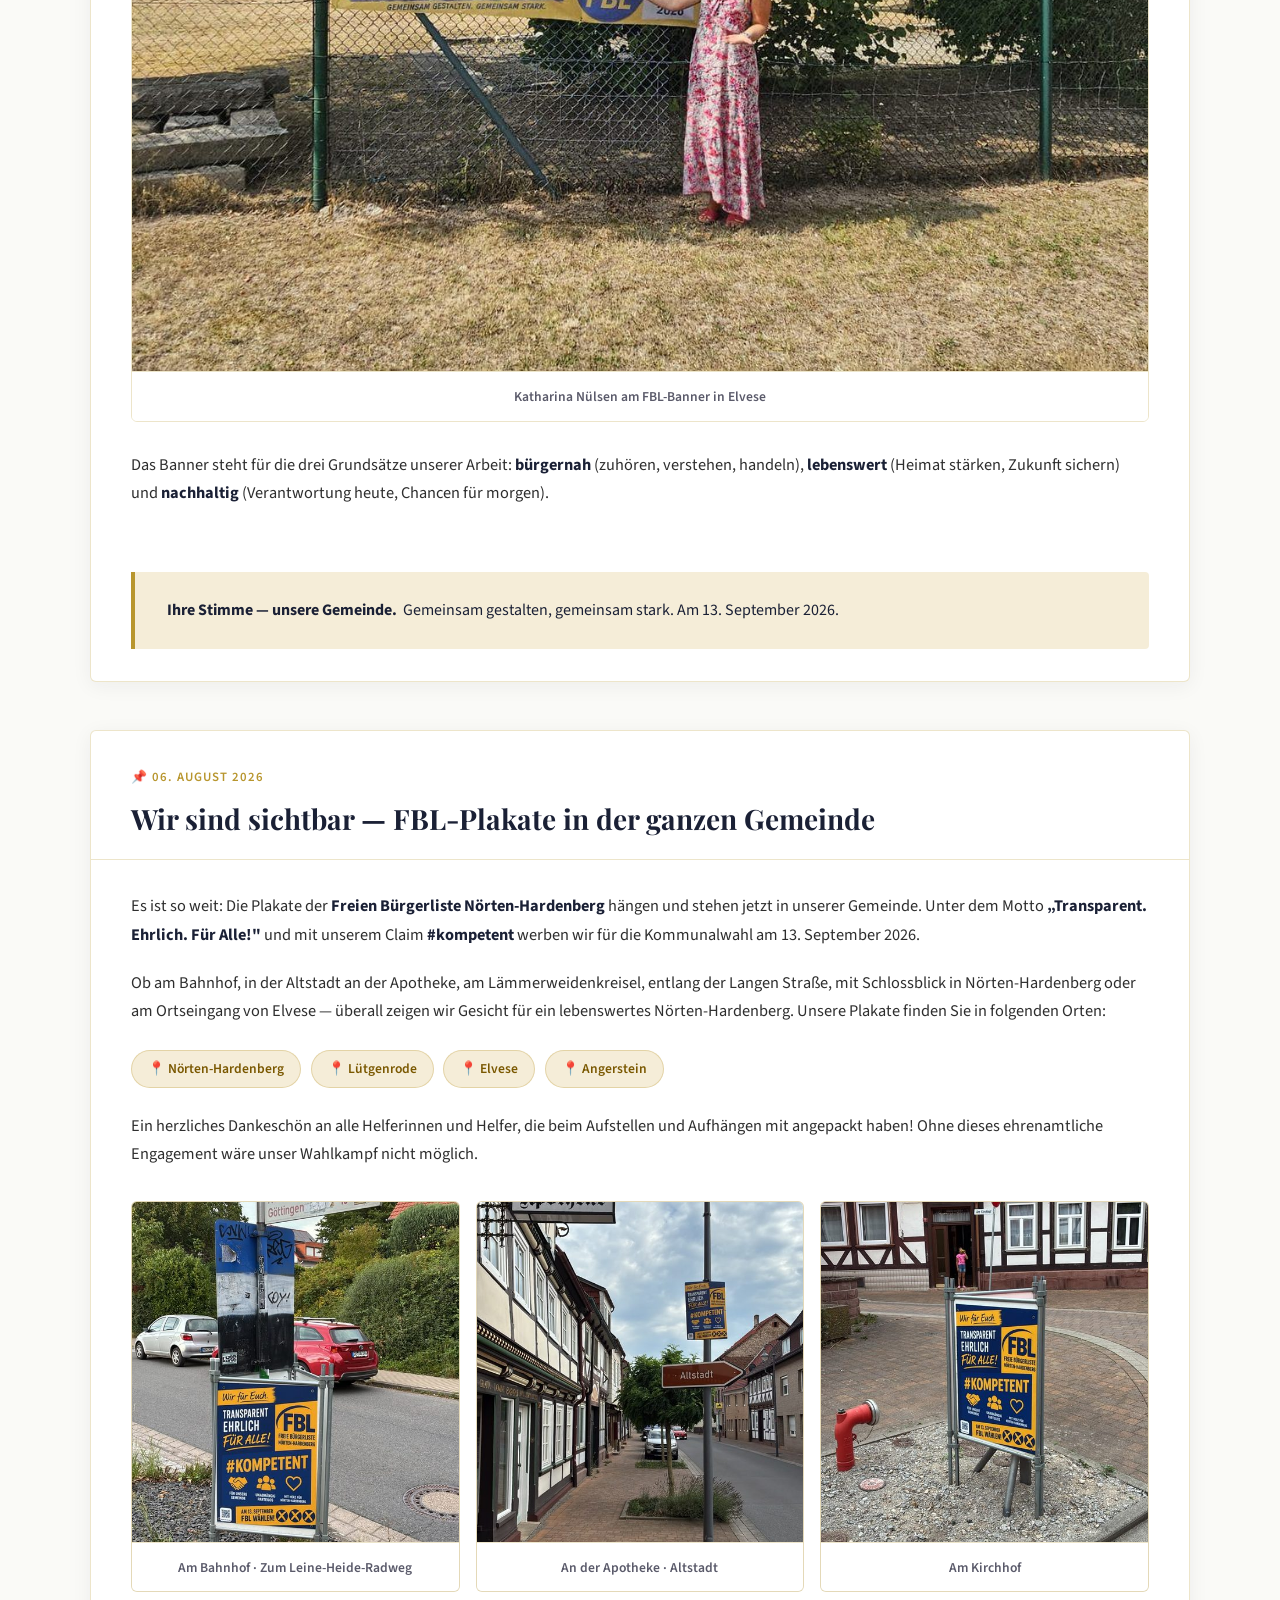
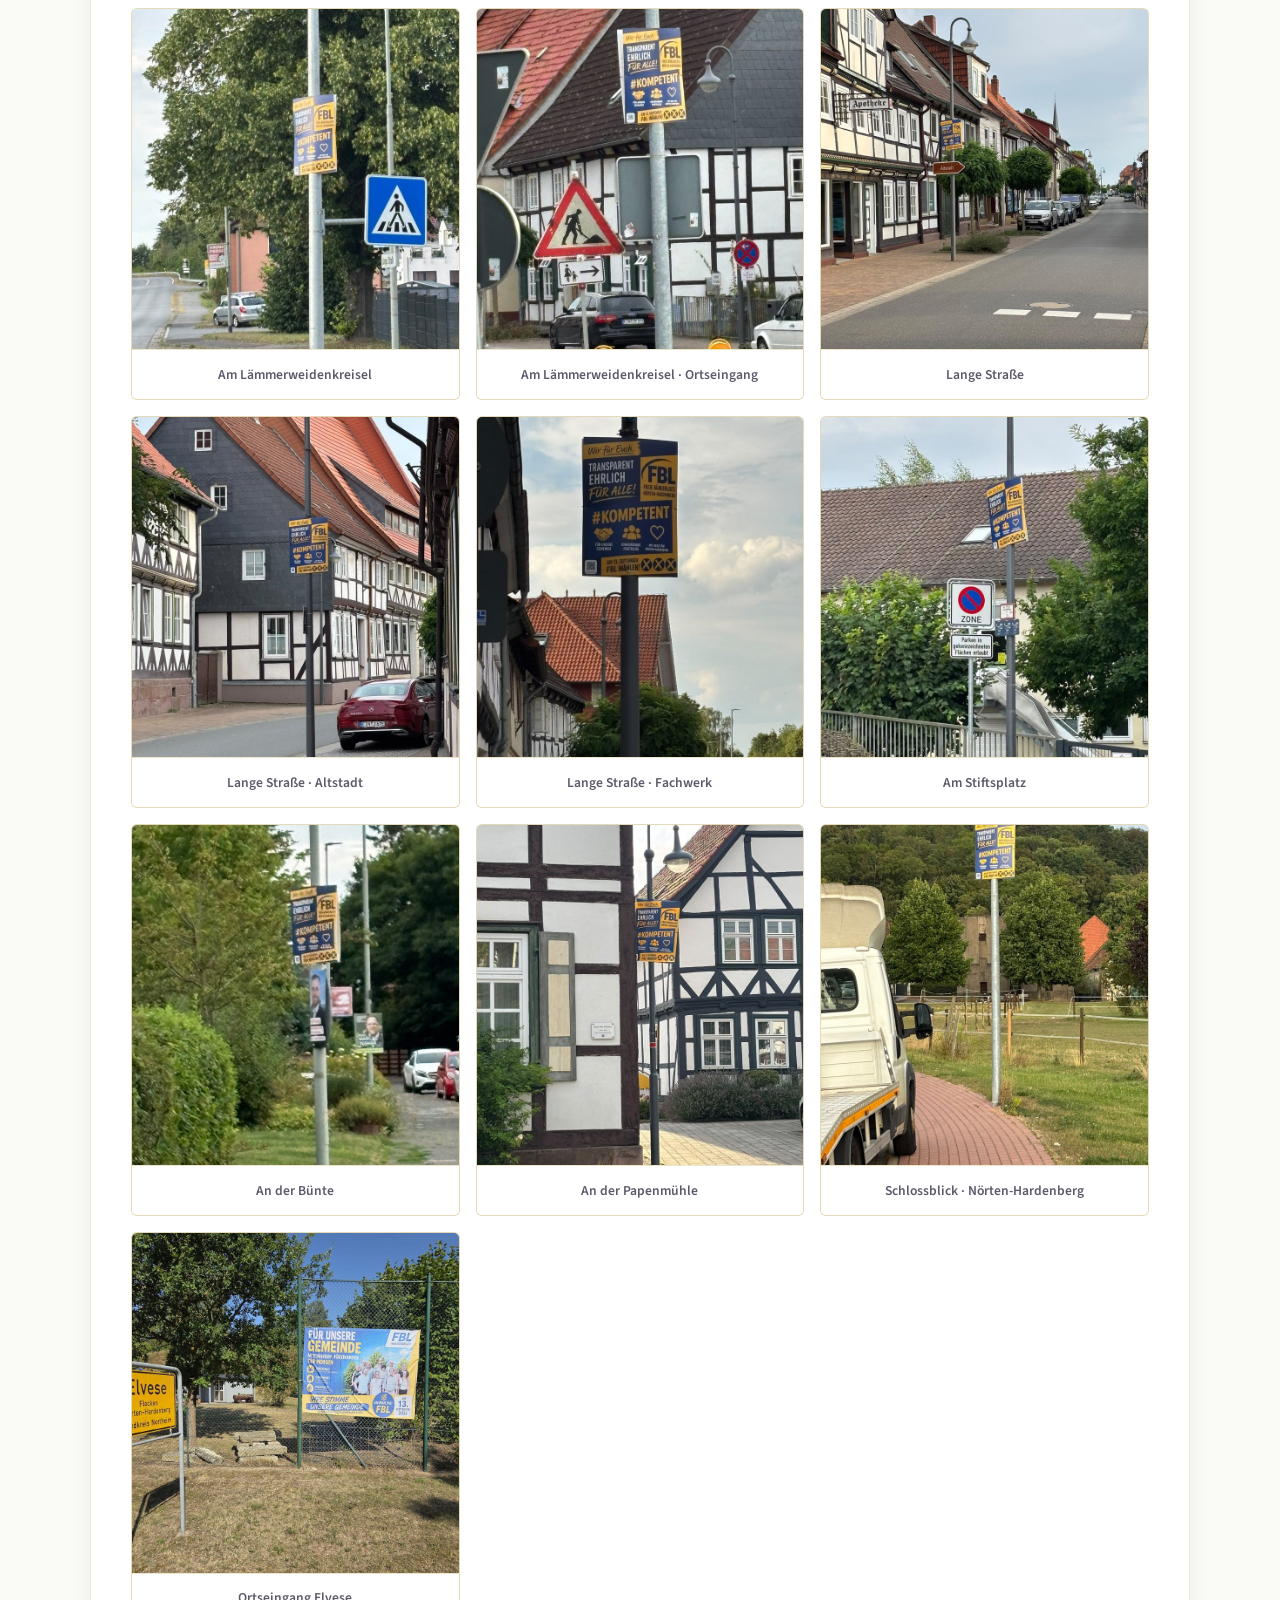
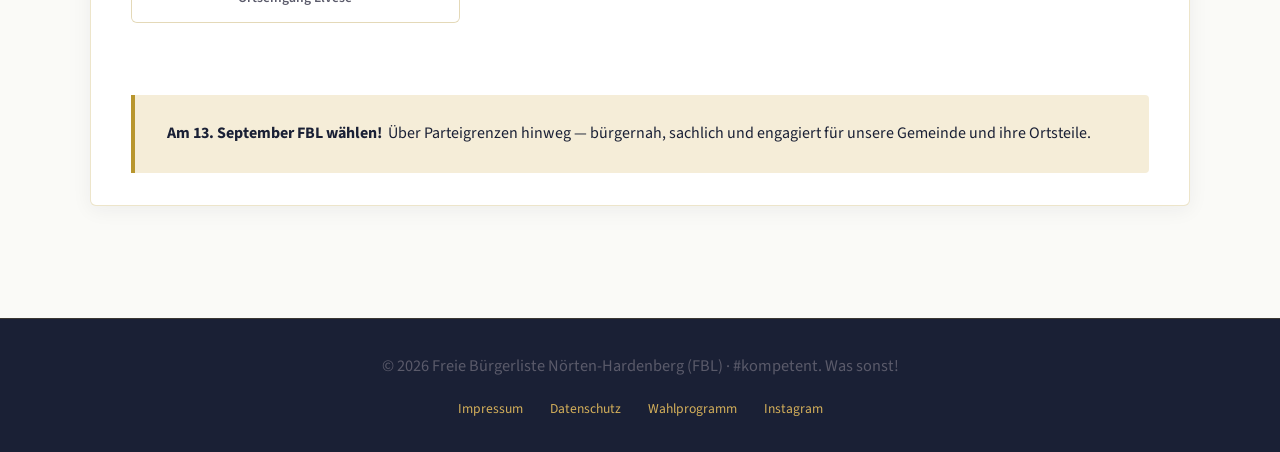
==== commit ecb5ee9a: "Add files via upload" ====
--- a/aktuelles.html
+++ b/aktuelles.html
@@ -315,6 +315,12 @@
     .news-cta { margin: 2rem 1.5rem; }
   }
 
+
+  @media (max-width: 640px) {
+    .news-body > div[style*="grid-template-columns: 1fr 1fr"] {
+      grid-template-columns: 1fr !important;
+    }
+  }
 </style>
 </head>
 <body>
@@ -358,6 +364,63 @@
 <!-- NEWS -->
 <section class="news-section">
   <div class="news-wrap">
+
+    <article class="news-article">
+      <div class="news-article-header">
+        <div class="news-date">📅 Termine · 17. August 2026</div>
+        <h2>Kommen Sie vorbei — unser Infostand vor Ort</h2>
+      </div>
+
+      <div class="news-body">
+        <p>
+          Sie haben Fragen, Anregungen oder möchten einfach mal mit uns ins Gespräch kommen?
+          Wir sind mit unserem Infostand für Sie da — kommen Sie gerne vorbei!
+        </p>
+
+        <div style="display: grid; grid-template-columns: 1fr 1fr; gap: 1.2rem; margin: 1.8rem 0;">
+
+          <div style="background: var(--white); border: 1px solid var(--border); border-left: 4px solid var(--gold); border-radius: 4px; padding: 1.5rem;">
+            <div style="font-size: 0.75rem; font-weight: 700; letter-spacing: 0.1em; text-transform: uppercase; color: var(--gold); margin-bottom: 0.6rem;">Termin 1</div>
+            <div style="font-family: 'Playfair Display', serif; font-size: 1.35rem; color: var(--dark); font-weight: 700; line-height: 1.3; margin-bottom: 0.4rem;">
+              Samstag, 5. September
+            </div>
+            <div style="font-size: 1.05rem; color: var(--dark); font-weight: 600; margin-bottom: 0.9rem;">ab 09:00 Uhr</div>
+            <div style="font-size: 0.92rem; color: var(--text-muted); line-height: 1.6;">
+              📍 <strong style="color: var(--text);">EDEKA Nörten-Hardenberg</strong><br>
+              Klosteracker 1<br>
+              37176 Nörten-Hardenberg
+            </div>
+          </div>
+
+          <div style="background: var(--white); border: 1px solid var(--border); border-left: 4px solid var(--gold); border-radius: 4px; padding: 1.5rem;">
+            <div style="font-size: 0.75rem; font-weight: 700; letter-spacing: 0.1em; text-transform: uppercase; color: var(--gold); margin-bottom: 0.6rem;">Termin 2</div>
+            <div style="font-family: 'Playfair Display', serif; font-size: 1.35rem; color: var(--dark); font-weight: 700; line-height: 1.3; margin-bottom: 0.4rem;">
+              Freitag, 11. September
+            </div>
+            <div style="font-size: 1.05rem; color: var(--dark); font-weight: 600; margin-bottom: 0.9rem;">ab 16:00 Uhr</div>
+            <div style="font-size: 0.92rem; color: var(--text-muted); line-height: 1.6;">
+              📍 <strong style="color: var(--text);">EDEKA Nörten-Hardenberg</strong><br>
+              Klosteracker 1<br>
+              37176 Nörten-Hardenberg
+            </div>
+          </div>
+
+        </div>
+
+        <p>
+          Wir freuen uns auf den persönlichen Austausch mit Ihnen — über das, was in unserer
+          Gemeinde gut läuft, und über das, was sich ändern sollte. Ihre Anliegen sind unser
+          Auftrag.
+        </p>
+      </div>
+
+      <div class="news-cta">
+        <p>
+          <strong>Zuhören. Verstehen. Handeln.</strong> &nbsp;Sprechen Sie uns an — wir sind
+          für Sie da.
+        </p>
+      </div>
+    </article>
 
     <article class="news-article">
       <div class="news-article-header">
